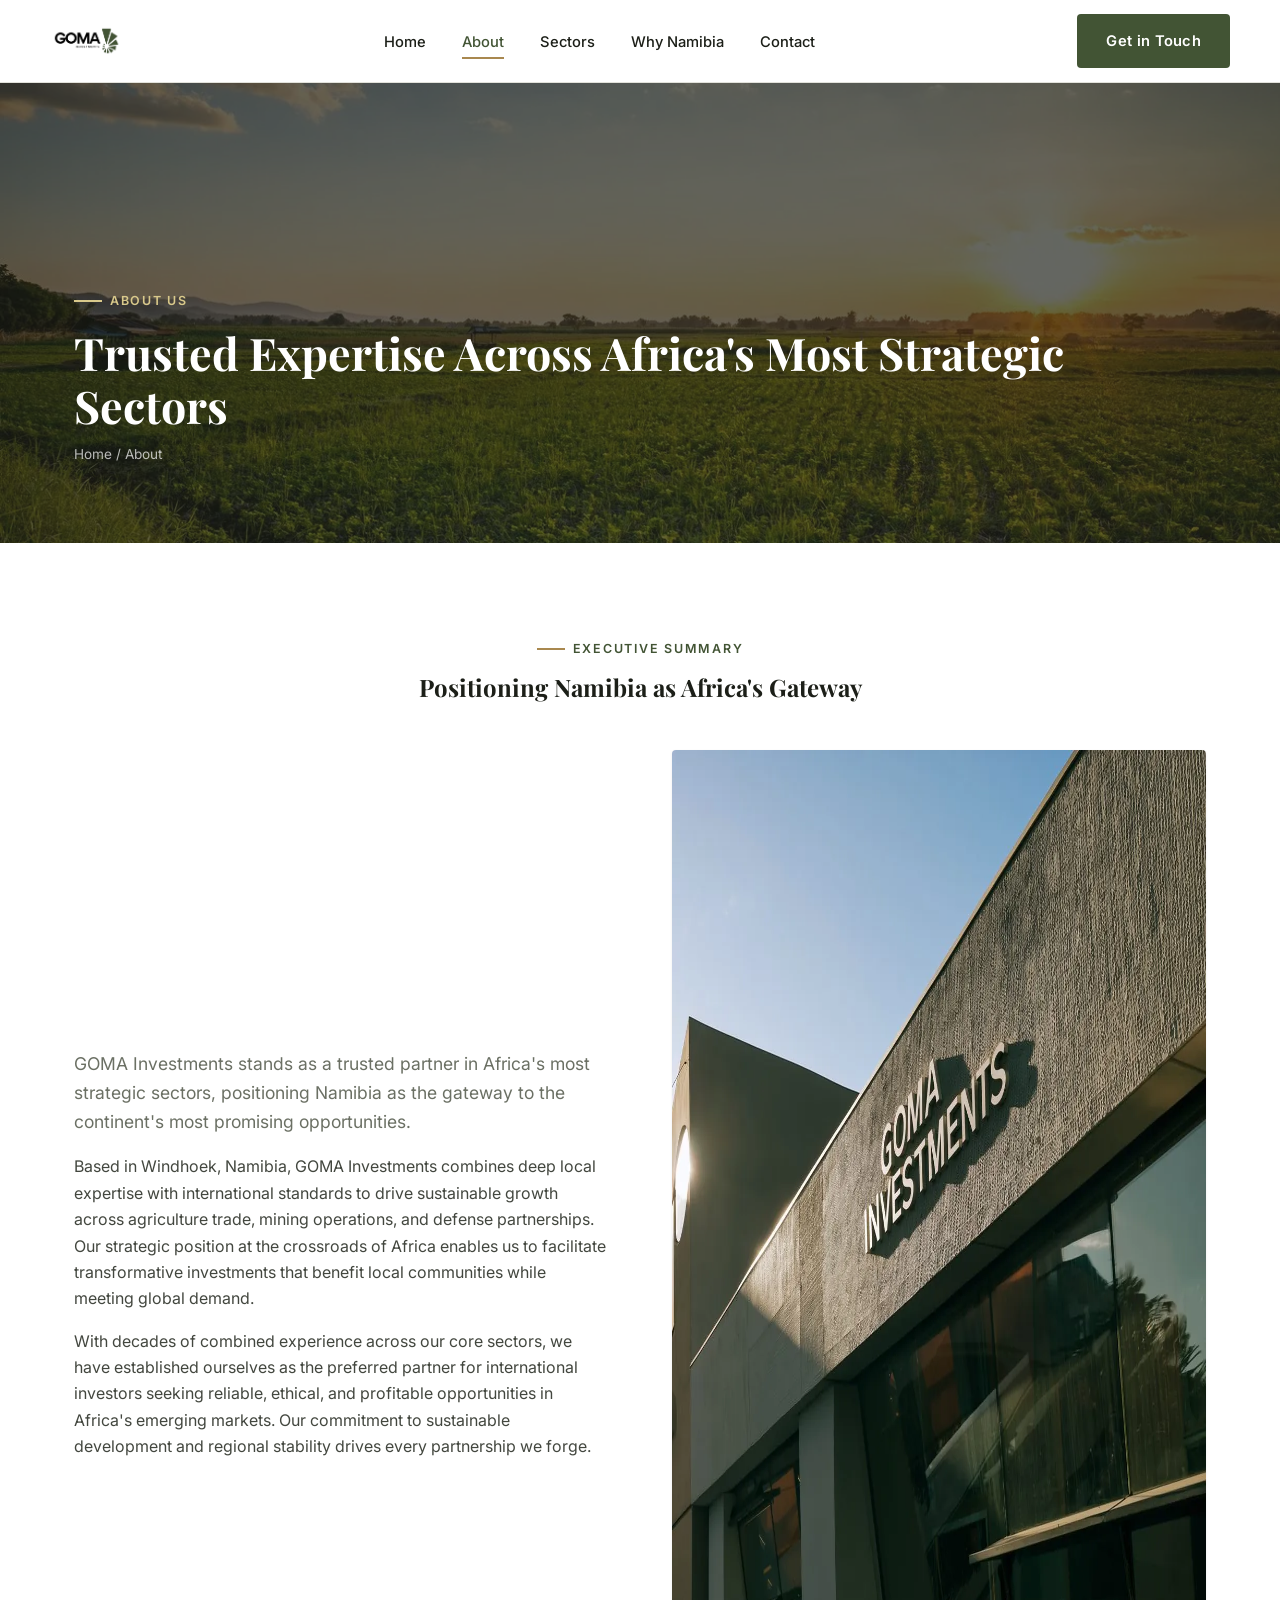
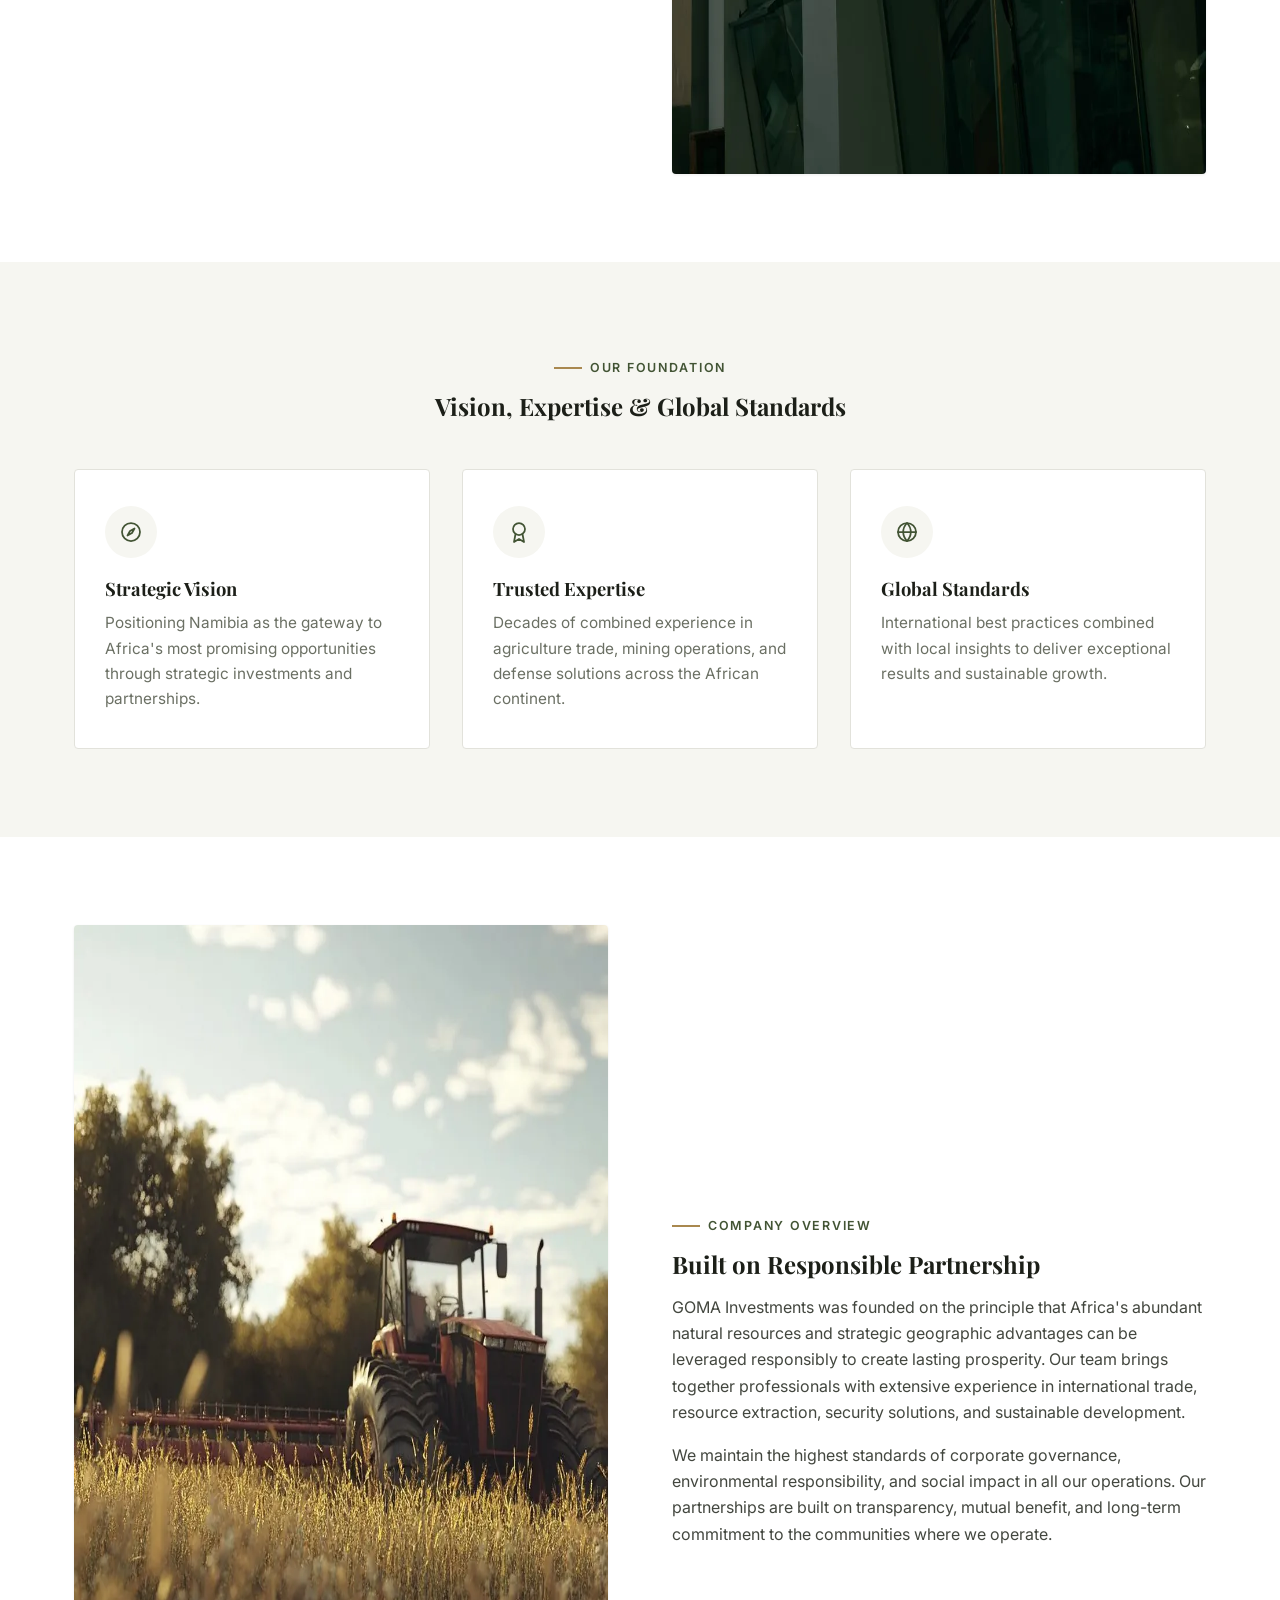
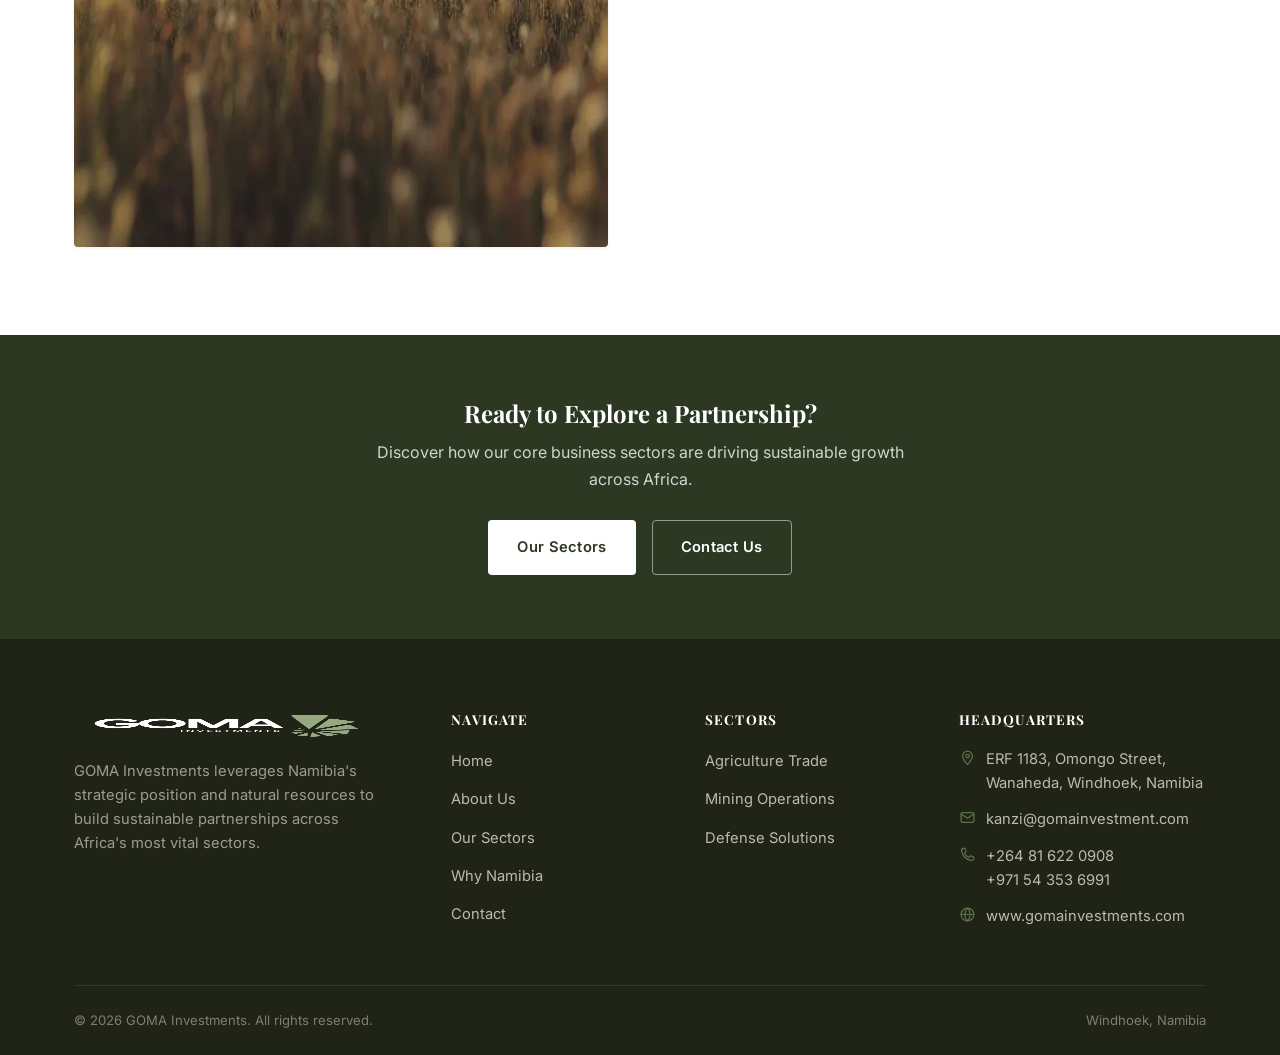
==== about.html @ 932aa3ae "Add GOMA Investments corporate site Multi-page static site built from the company profile PDF: Home," ====
<!DOCTYPE html>
<html lang="en">
<head>
<meta charset="UTF-8">
<meta name="viewport" content="width=device-width, initial-scale=1.0">
<title>About Us | GOMA Investments</title>
<meta name="description" content="GOMA Investments combines deep local expertise with international standards to drive sustainable growth across agriculture, mining, and defense.">
<link rel="icon" type="image/png" sizes="32x32" href="assets/images/favicon-32.png">
<link rel="apple-touch-icon" href="assets/images/favicon-180.png">
<link rel="preconnect" href="https://fonts.googleapis.com">
<link rel="preconnect" href="https://fonts.gstatic.com" crossorigin>
<link href="https://fonts.googleapis.com/css2?family=Inter:wght@400;500;600&family=Playfair+Display:wght@700&display=swap" rel="stylesheet">
<link rel="stylesheet" href="assets/css/style.css">
<link rel="preload" as="image" href="assets/images/sunset-field.webp" type="image/webp" fetchpriority="high">
</head>
<body>

<header class="site-header">
  <div class="container header-inner">
    <a href="index.html" class="brand"><img src="assets/images/logo.png" alt="GOMA Investments" width="305" height="143"></a>
    <nav class="main-nav" id="main-nav">
      <ul>
        <li><a href="index.html">Home</a></li>
        <li><a href="about.html" aria-current="page">About</a></li>
        <li><a href="sectors.html">Sectors</a></li>
        <li><a href="why-namibia.html">Why Namibia</a></li>
        <li><a href="contact.html">Contact</a></li>
      </ul>
    </nav>
    <div class="header-actions">
      <a href="contact.html" class="btn btn-primary header-cta">Get in Touch</a>
      <button class="nav-toggle" aria-label="Toggle navigation" aria-expanded="false">
        <svg class="icon" viewBox="0 0 24 24"><line x1="3" y1="6" x2="21" y2="6"/><line x1="3" y1="12" x2="21" y2="12"/><line x1="3" y1="18" x2="21" y2="18"/></svg>
      </button>
    </div>
  </div>
</header>

<main>

  <section class="page-header">
    <picture>
      <source srcset="assets/images/sunset-field.webp" type="image/webp">
      <img class="page-header-bg" src="assets/images/sunset-field.jpg" alt="" width="1294" height="863" fetchpriority="high">
    </picture>
    <div class="container">
      <span class="eyebrow on-dark">About Us</span>
      <h1>Trusted Expertise Across Africa's Most Strategic Sectors</h1>
      <p class="breadcrumb"><a href="index.html">Home</a> / About</p>
    </div>
  </section>

  <section class="section">
    <div class="container">
      <div class="section-head center">
        <span class="eyebrow">Executive Summary</span>
        <h2>Positioning Namibia as Africa's Gateway</h2>
      </div>
      <div class="split reverse">
        <div class="split-media">
          <picture>
            <source srcset="assets/images/office-building.webp" type="image/webp">
            <img src="assets/images/office-building.jpg" alt="GOMA Investments head office in Windhoek" width="1024" height="1024" loading="lazy">
          </picture>
        </div>
        <div class="split-copy">
          <p class="lede">GOMA Investments stands as a trusted partner in Africa's most strategic sectors, positioning Namibia as the gateway to the continent's most promising opportunities.</p>
          <p>Based in Windhoek, Namibia, GOMA Investments combines deep local expertise with international standards to drive sustainable growth across agriculture trade, mining operations, and defense partnerships. Our strategic position at the crossroads of Africa enables us to facilitate transformative investments that benefit local communities while meeting global demand.</p>
          <p>With decades of combined experience across our core sectors, we have established ourselves as the preferred partner for international investors seeking reliable, ethical, and profitable opportunities in Africa's emerging markets. Our commitment to sustainable development and regional stability drives every partnership we forge.</p>
        </div>
      </div>
    </div>
  </section>

  <section class="section section--alt">
    <div class="container">
      <div class="section-head center">
        <span class="eyebrow">Our Foundation</span>
        <h2>Vision, Expertise &amp; Global Standards</h2>
      </div>
      <div class="grid grid-3">
        <div class="card">
          <div class="icon-badge">
            <svg class="icon" viewBox="0 0 24 24"><circle cx="12" cy="12" r="9"/><path d="M15.5 8.5 13 13l-4.5 2.5L11 11z"/></svg>
          </div>
          <h3>Strategic Vision</h3>
          <p>Positioning Namibia as the gateway to Africa's most promising opportunities through strategic investments and partnerships.</p>
        </div>
        <div class="card">
          <div class="icon-badge">
            <svg class="icon" viewBox="0 0 24 24"><circle cx="12" cy="9" r="6"/><path d="M8.5 14 7 22l5-3 5 3-1.5-8"/></svg>
          </div>
          <h3>Trusted Expertise</h3>
          <p>Decades of combined experience in agriculture trade, mining operations, and defense solutions across the African continent.</p>
        </div>
        <div class="card">
          <div class="icon-badge">
            <svg class="icon" viewBox="0 0 24 24"><circle cx="12" cy="12" r="9"/><line x1="3" y1="12" x2="21" y2="12"/><path d="M12 3c2.5 2.7 3.8 6 3.8 9s-1.3 6.3-3.8 9c-2.5-2.7-3.8-6-3.8-9s1.3-6.3 3.8-9z"/></svg>
          </div>
          <h3>Global Standards</h3>
          <p>International best practices combined with local insights to deliver exceptional results and sustainable growth.</p>
        </div>
      </div>
    </div>
  </section>

  <section class="section">
    <div class="container split">
      <div class="split-media">
        <picture>
          <source srcset="assets/images/tractor-field.webp" type="image/webp">
          <img src="assets/images/tractor-field.jpg" alt="Agricultural machinery operating across Namibian farmland" width="922" height="922" loading="lazy">
        </picture>
      </div>
      <div class="split-copy">
        <span class="eyebrow">Company Overview</span>
        <h2>Built on Responsible Partnership</h2>
        <p>GOMA Investments was founded on the principle that Africa's abundant natural resources and strategic geographic advantages can be leveraged responsibly to create lasting prosperity. Our team brings together professionals with extensive experience in international trade, resource extraction, security solutions, and sustainable development.</p>
        <p>We maintain the highest standards of corporate governance, environmental responsibility, and social impact in all our operations. Our partnerships are built on transparency, mutual benefit, and long-term commitment to the communities where we operate.</p>
      </div>
    </div>
  </section>

  <section class="cta-banner">
    <div class="container">
      <h2>Ready to Explore a Partnership?</h2>
      <p>Discover how our core business sectors are driving sustainable growth across Africa.</p>
      <div class="btn-group">
        <a href="sectors.html" class="btn btn-white">Our Sectors</a>
        <a href="contact.html" class="btn btn-on-dark">Contact Us</a>
      </div>
    </div>
  </section>

</main>

<footer class="site-footer">
  <div class="container">
    <div class="footer-grid">
      <div class="footer-brand">
        <img src="assets/images/logo-white.png" alt="GOMA Investments" width="305" height="143" loading="lazy">
        <p>GOMA Investments leverages Namibia's strategic position and natural resources to build sustainable partnerships across Africa's most vital sectors.</p>
      </div>
      <div class="footer-col">
        <h4>Navigate</h4>
        <ul>
          <li><a href="index.html">Home</a></li>
          <li><a href="about.html">About Us</a></li>
          <li><a href="sectors.html">Our Sectors</a></li>
          <li><a href="why-namibia.html">Why Namibia</a></li>
          <li><a href="contact.html">Contact</a></li>
        </ul>
      </div>
      <div class="footer-col">
        <h4>Sectors</h4>
        <ul>
          <li><a href="sectors.html#agriculture">Agriculture Trade</a></li>
          <li><a href="sectors.html#mining">Mining Operations</a></li>
          <li><a href="sectors.html#defense">Defense Solutions</a></li>
        </ul>
      </div>
      <div class="footer-col">
        <h4>Headquarters</h4>
        <div class="contact-line">
          <svg class="icon" viewBox="0 0 24 24"><path d="M12 22s7-7.58 7-12a7 7 0 1 0-14 0c0 4.42 7 12 7 12z"/><circle cx="12" cy="10" r="2.5"/></svg>
          <span>ERF 1183, Omongo Street, Wanaheda, Windhoek, Namibia</span>
        </div>
        <div class="contact-line" style="margin-top:12px;">
          <svg class="icon" viewBox="0 0 24 24"><rect x="3" y="5" width="18" height="14" rx="2"/><polyline points="3 7 12 13 21 7"/></svg>
          <a href="mailto:kanzi@gomainvestment.com">kanzi@gomainvestment.com</a>
        </div>
        <div class="contact-line" style="margin-top:12px;">
          <svg class="icon" viewBox="0 0 24 24"><path d="M6 3l3 1 1 4-2 2c1 3 3 5 6 6l2-2 4 1 1 3c-1 2-3 3-5 2-6-1-11-6-12-12-1-2 0-4 2-5z"/></svg>
          <span><a href="tel:+264816220908">+264 81 622 0908</a><br><a href="tel:+971543536991">+971 54 353 6991</a></span>
        </div>
        <div class="contact-line" style="margin-top:12px;">
          <svg class="icon" viewBox="0 0 24 24"><circle cx="12" cy="12" r="9"/><line x1="3" y1="12" x2="21" y2="12"/><path d="M12 3c2.5 2.7 3.8 6 3.8 9s-1.3 6.3-3.8 9c-2.5-2.7-3.8-6-3.8-9s1.3-6.3 3.8-9z"/></svg>
          <a href="https://www.gomainvestments.com" target="_blank" rel="noopener">www.gomainvestments.com</a>
        </div>
      </div>
    </div>
    <div class="footer-bottom">
      <span>&copy; <span data-year>2026</span> GOMA Investments. All rights reserved.</span>
      <span>Windhoek, Namibia</span>
    </div>
  </div>
</footer>

<script src="assets/js/main.js"></script>
</body>
</html>
---- assets/css/style.css ----
/* ==========================================================================
   GOMA Investments — corporate site stylesheet
   ========================================================================== */

:root {
  --color-primary: #425434;
  --color-primary-dark: #2c3822;
  --color-primary-light: #5c7249;
  --color-accent: #a9884f;
  --color-ink: #1c1f18;
  --color-body: #43473f;
  --color-muted: #6b7064;
  --color-line: #e2e2db;
  --color-surface: #ffffff;
  --color-surface-alt: #f6f6f1;
  --color-surface-dark: #202417;

  --font-heading: "Playfair Display", Georgia, "Times New Roman", serif;
  --font-body: "Inter", -apple-system, BlinkMacSystemFont, "Segoe UI", sans-serif;

  --container: 1180px;
  --radius: 4px;
  --shadow-sm: 0 1px 3px rgba(28, 31, 24, 0.08);
  --shadow-md: 0 12px 32px rgba(28, 31, 24, 0.12);
  --transition: 200ms ease;
}

/* ---------- Reset ---------- */
*, *::before, *::after { box-sizing: border-box; }
html { scroll-behavior: smooth; }
body {
  margin: 0;
  font-family: var(--font-body);
  color: var(--color-body);
  background: var(--color-surface);
  line-height: 1.65;
  -webkit-font-smoothing: antialiased;
}
img { max-width: 100%; display: block; }
a { color: inherit; text-decoration: none; }
ul { list-style: none; margin: 0; padding: 0; }
h1, h2, h3, h4 {
  font-family: var(--font-heading);
  color: var(--color-ink);
  line-height: 1.2;
  margin: 0 0 0.6em;
  font-weight: 700;
}
p { margin: 0 0 1em; }
button { font-family: inherit; }

.container {
  width: 100%;
  max-width: var(--container);
  margin: 0 auto;
  padding: 0 24px;
}

/* ---------- Utility ---------- */
.eyebrow {
  display: inline-flex;
  align-items: center;
  gap: 8px;
  font-size: 0.78rem;
  font-weight: 600;
  letter-spacing: 0.14em;
  text-transform: uppercase;
  color: var(--color-primary);
  margin-bottom: 14px;
}
.eyebrow::before {
  content: "";
  width: 28px;
  height: 2px;
  background: var(--color-accent);
  display: inline-block;
}
.eyebrow.on-dark { color: #d9c98b; }
.eyebrow.on-dark::before { background: #d9c98b; }
.section { padding: 88px 0; }
.section--alt { background: var(--color-surface-alt); }
.section--dark { background: var(--color-surface-dark); color: #d9dbd0; }
.section--dark h2, .section--dark h3 { color: #ffffff; }
.section-head { max-width: 700px; margin: 0 0 48px; }
.section-head.center { margin-left: auto; margin-right: auto; text-align: center; }
.lede { font-size: 1.1rem; color: var(--color-muted); }
.text-center { text-align: center; }

.grid { display: grid; gap: 32px; }
.grid-2 { grid-template-columns: repeat(2, 1fr); }
.grid-3 { grid-template-columns: repeat(3, 1fr); }
.grid-4 { grid-template-columns: repeat(4, 1fr); }

.icon {
  width: 22px;
  height: 22px;
  stroke: currentColor;
  fill: none;
  stroke-width: 1.75;
  stroke-linecap: round;
  stroke-linejoin: round;
  flex-shrink: 0;
}

/* ---------- Buttons ---------- */
.btn {
  display: inline-flex;
  align-items: center;
  gap: 10px;
  padding: 14px 28px;
  border-radius: var(--radius);
  font-size: 0.92rem;
  font-weight: 600;
  letter-spacing: 0.02em;
  border: 1px solid transparent;
  cursor: pointer;
  transition: background var(--transition), color var(--transition), border-color var(--transition), transform var(--transition);
}
.btn .icon { width: 16px; height: 16px; }
.btn-primary { background: var(--color-primary); color: #fff; }
.btn-primary:hover { background: var(--color-primary-dark); }
.btn-outline { background: transparent; color: var(--color-ink); border-color: var(--color-line); }
.btn-outline:hover { border-color: var(--color-primary); color: var(--color-primary); }
.btn-on-dark { background: transparent; color: #fff; border-color: rgba(255,255,255,0.5); }
.btn-on-dark:hover { background: #fff; color: var(--color-ink); border-color: #fff; }
.btn-white { background: #fff; color: var(--color-primary-dark); }
.btn-white:hover { background: var(--color-surface-alt); }

/* ---------- Header ---------- */
.site-header {
  position: sticky;
  top: 0;
  z-index: 100;
  background: rgba(255, 255, 255, 0.96);
  border-bottom: 1px solid var(--color-line);
  backdrop-filter: saturate(180%) blur(8px);
}
.header-inner {
  display: flex;
  align-items: center;
  justify-content: space-between;
  padding: 14px 0;
}
.brand { display: flex; align-items: center; }
.brand img { height: 34px; width: auto; }

.main-nav ul { display: flex; align-items: center; gap: 36px; }
.main-nav a {
  font-size: 0.92rem;
  font-weight: 500;
  color: var(--color-ink);
  padding: 6px 0;
  border-bottom: 2px solid transparent;
  transition: color var(--transition), border-color var(--transition);
}
.main-nav a:hover, .main-nav a[aria-current="page"] { color: var(--color-primary); border-color: var(--color-accent); }

.header-actions { display: flex; align-items: center; gap: 24px; }
.header-cta { display: none; }

.nav-toggle {
  display: none;
  align-items: center;
  justify-content: center;
  background: none;
  border: none;
  width: 44px;
  height: 44px;
  padding: 0;
  cursor: pointer;
  color: var(--color-ink);
}
.nav-toggle .icon { width: 24px; height: 24px; }

@media (min-width: 993px) {
  .header-cta { display: inline-flex; }
}

@media (max-width: 992px) {
  .main-nav {
    position: fixed;
    inset: 68px 0 0 0;
    background: #fff;
    transform: translateY(-8px);
    opacity: 0;
    visibility: hidden;
    pointer-events: none;
    transition: opacity var(--transition), transform var(--transition), visibility var(--transition);
    overflow-y: auto;
    border-top: 1px solid var(--color-line);
  }
  .main-nav.is-open {
    opacity: 1;
    visibility: visible;
    pointer-events: auto;
    transform: translateY(0);
  }
  .main-nav ul { flex-direction: column; align-items: flex-start; gap: 0; padding: 12px 24px 32px; }
  .main-nav li { width: 100%; }
  .main-nav a { display: block; padding: 16px 0; border-bottom: 1px solid var(--color-line); width: 100%; }
  .nav-toggle { display: inline-flex; }
}

/* ---------- Hero ---------- */
.hero {
  position: relative;
  color: #fff;
  display: flex;
  align-items: center;
  min-height: 92vh;
  overflow: hidden;
}
.hero-bg, .page-header-bg {
  position: absolute;
  inset: 0;
  width: 100%;
  height: 100%;
  object-fit: cover;
  z-index: 0;
}
.hero::after {
  content: "";
  position: absolute;
  inset: 0;
  z-index: 1;
  background: linear-gradient(180deg, rgba(28, 31, 24, 0.55) 0%, rgba(28, 31, 24, 0.72) 55%, rgba(28, 31, 24, 0.88) 100%);
}
.hero-content { position: relative; z-index: 2; max-width: 760px; padding: 140px 0 100px; }
.hero h1 { color: #fff; font-size: clamp(2.2rem, 4.5vw, 3.4rem); }
.hero .lede { color: rgba(255,255,255,0.86); font-size: 1.15rem; max-width: 600px; }
.hero-actions { display: flex; gap: 16px; flex-wrap: wrap; margin-top: 32px; }

.page-header {
  position: relative;
  color: #fff;
  padding: 200px 0 64px;
  overflow: hidden;
}
.page-header::after {
  content: "";
  position: absolute;
  inset: 0;
  z-index: 1;
  background: rgba(28, 31, 24, 0.68);
}
.page-header .container { position: relative; z-index: 2; }
.page-header h1 { color: #fff; margin-bottom: 10px; font-size: clamp(1.9rem, 4vw, 2.8rem); }
.breadcrumb { font-size: 0.85rem; color: rgba(255,255,255,0.7); }
.breadcrumb a:hover { color: #fff; }

/* ---------- Cards ---------- */
.card {
  background: var(--color-surface);
  border: 1px solid var(--color-line);
  border-radius: var(--radius);
  padding: 36px 30px;
  transition: box-shadow var(--transition), transform var(--transition);
}
.card:hover { box-shadow: var(--shadow-md); transform: translateY(-3px); }
.card .icon-badge { margin-bottom: 20px; }
.card h3 { font-size: 1.15rem; margin-bottom: 10px; }
.card p { color: var(--color-muted); margin-bottom: 0; font-size: 0.96rem; }

.icon-badge {
  width: 52px;
  height: 52px;
  border-radius: 50%;
  background: var(--color-surface-alt);
  color: var(--color-primary);
  display: inline-flex;
  align-items: center;
  justify-content: center;
}
.icon-badge .icon { width: 24px; height: 24px; }

/* ---------- Split / media rows ---------- */
.split {
  display: grid;
  grid-template-columns: 1fr 1fr;
  gap: 64px;
  align-items: center;
}
.split img { border-radius: var(--radius); box-shadow: var(--shadow-sm); }
.split.reverse .split-media { order: 2; }

.stat-strip {
  display: grid;
  grid-template-columns: repeat(4, 1fr);
  gap: 32px;
  padding: 44px 0;
}
.stat { text-align: center; }
.stat strong {
  display: block;
  font-family: var(--font-heading);
  font-size: 2.1rem;
  color: var(--color-primary);
  margin-bottom: 4px;
}
.stat span { font-size: 0.85rem; color: var(--color-muted); letter-spacing: 0.02em; }
.section--dark .stat strong { color: #ffffff; }
.section--dark .stat span { color: #b8bbae; }

/* ---------- Sector blocks ---------- */
.sector-block {
  display: grid;
  grid-template-columns: 1fr 1fr;
  gap: 0;
  border: 1px solid var(--color-line);
  border-radius: var(--radius);
  overflow: hidden;
  margin-bottom: 32px;
}
.sector-media {
  position: relative;
  min-height: 320px;
  background-size: cover;
  background-position: center;
}
.sector-media.is-graphic {
  background: linear-gradient(135deg, var(--color-primary-dark), var(--color-primary) 60%, var(--color-primary-light));
  display: flex;
  align-items: center;
  justify-content: center;
}
.sector-media.is-graphic .icon { width: 92px; height: 92px; stroke-width: 1; color: rgba(255,255,255,0.9); }
.sector-copy { padding: 48px; display: flex; flex-direction: column; justify-content: center; }
.sector-copy .icon-badge { margin-bottom: 18px; }
.sector-copy h2 { font-size: 1.6rem; }
.sector-list { margin-top: 20px; display: grid; gap: 12px; }
.sector-list li { display: flex; align-items: flex-start; gap: 10px; font-size: 0.95rem; color: var(--color-body); }
.sector-list .icon { width: 18px; height: 18px; color: var(--color-primary); margin-top: 2px; }
.sector-block.reverse .sector-copy { order: 2; }
.sector-block.reverse .sector-media { order: 1; }

/* ---------- CTA banner ---------- */
.cta-banner {
  background: var(--color-primary-dark);
  color: #fff;
  padding: 64px 0;
  text-align: center;
}
.cta-banner h2 { color: #fff; margin-bottom: 12px; }
.cta-banner p { color: rgba(255,255,255,0.78); max-width: 560px; margin: 0 auto 28px; }
.cta-banner .btn-group { display: flex; gap: 16px; justify-content: center; flex-wrap: wrap; }

/* ---------- Contact ---------- */
.contact-grid { display: grid; grid-template-columns: 1fr 1.2fr; gap: 48px; }
.contact-info-list { display: grid; gap: 24px; margin-top: 28px; }
.contact-info-item { display: flex; gap: 16px; align-items: flex-start; }
.contact-info-item h4 { margin-bottom: 4px; font-size: 1rem; }
.contact-info-item p { color: var(--color-muted); margin-bottom: 0; }
.map-frame {
  width: 100%;
  height: 100%;
  min-height: 420px;
  border: 1px solid var(--color-line);
  border-radius: var(--radius);
  overflow: hidden;
}
.map-frame iframe { width: 100%; height: 100%; min-height: 420px; border: 0; filter: grayscale(0.15) contrast(1.02); }

/* ---------- Footer ---------- */
.site-footer { background: var(--color-surface-dark); color: #b8bbae; padding: 72px 0 0; }
.footer-grid {
  display: grid;
  grid-template-columns: 1.6fr 1fr 1fr 1.2fr;
  gap: 48px;
  padding-bottom: 56px;
  border-bottom: 1px solid rgba(255,255,255,0.08);
}
.footer-brand img { height: 30px; margin-bottom: 18px; }
.footer-brand p { color: #9a9d90; font-size: 0.92rem; max-width: 320px; }
.footer-col h4 { color: #fff; font-size: 0.85rem; letter-spacing: 0.08em; text-transform: uppercase; margin-bottom: 20px; }
.footer-col ul { display: grid; gap: 12px; }
.footer-col a { font-size: 0.92rem; color: #b8bbae; transition: color var(--transition); }
.footer-col a:hover { color: #fff; }
.footer-col .contact-line { display: flex; gap: 10px; align-items: flex-start; font-size: 0.92rem; color: #b8bbae; }
.footer-col .icon { width: 17px; height: 17px; margin-top: 2px; color: var(--color-primary-light); }
.footer-bottom {
  display: flex;
  justify-content: space-between;
  align-items: center;
  padding: 24px 0;
  font-size: 0.82rem;
  color: #7c7f72;
  flex-wrap: wrap;
  gap: 12px;
}

/* ---------- Responsive ---------- */
@media (max-width: 900px) {
  .grid-4 { grid-template-columns: repeat(2, 1fr); }
  .grid-3 { grid-template-columns: repeat(2, 1fr); }
  .grid-2 { grid-template-columns: 1fr; }
  .split { grid-template-columns: 1fr; gap: 36px; }
  .split.reverse .split-media { order: 0; }
  .sector-block, .sector-block.reverse { grid-template-columns: 1fr; }
  .sector-block.reverse .sector-copy, .sector-block.reverse .sector-media { order: 0; }
  .sector-copy { padding: 36px 28px; }
  .sector-media { min-height: 240px; }
  .footer-grid { grid-template-columns: 1fr 1fr; }
  .contact-grid { grid-template-columns: 1fr; }
  .stat-strip { grid-template-columns: repeat(2, 1fr); }
  .map-frame, .map-frame iframe { min-height: 320px; }
}
@media (max-width: 560px) {
  .section { padding: 56px 0; }
  .grid { gap: 24px; }
  .grid-4, .grid-3 { grid-template-columns: 1fr; }
  .footer-grid { grid-template-columns: 1fr; }
  .stat-strip { grid-template-columns: 1fr 1fr; gap: 20px; }
  .hero { min-height: 640px; }
  .hero-content { padding: 120px 0 56px; }
  .page-header { padding: 128px 0 40px; }
  .card { padding: 28px 22px; }
  .sector-copy { padding: 28px 22px; }
  .split-copy .btn, .cta-banner .btn { width: 100%; justify-content: center; }
}
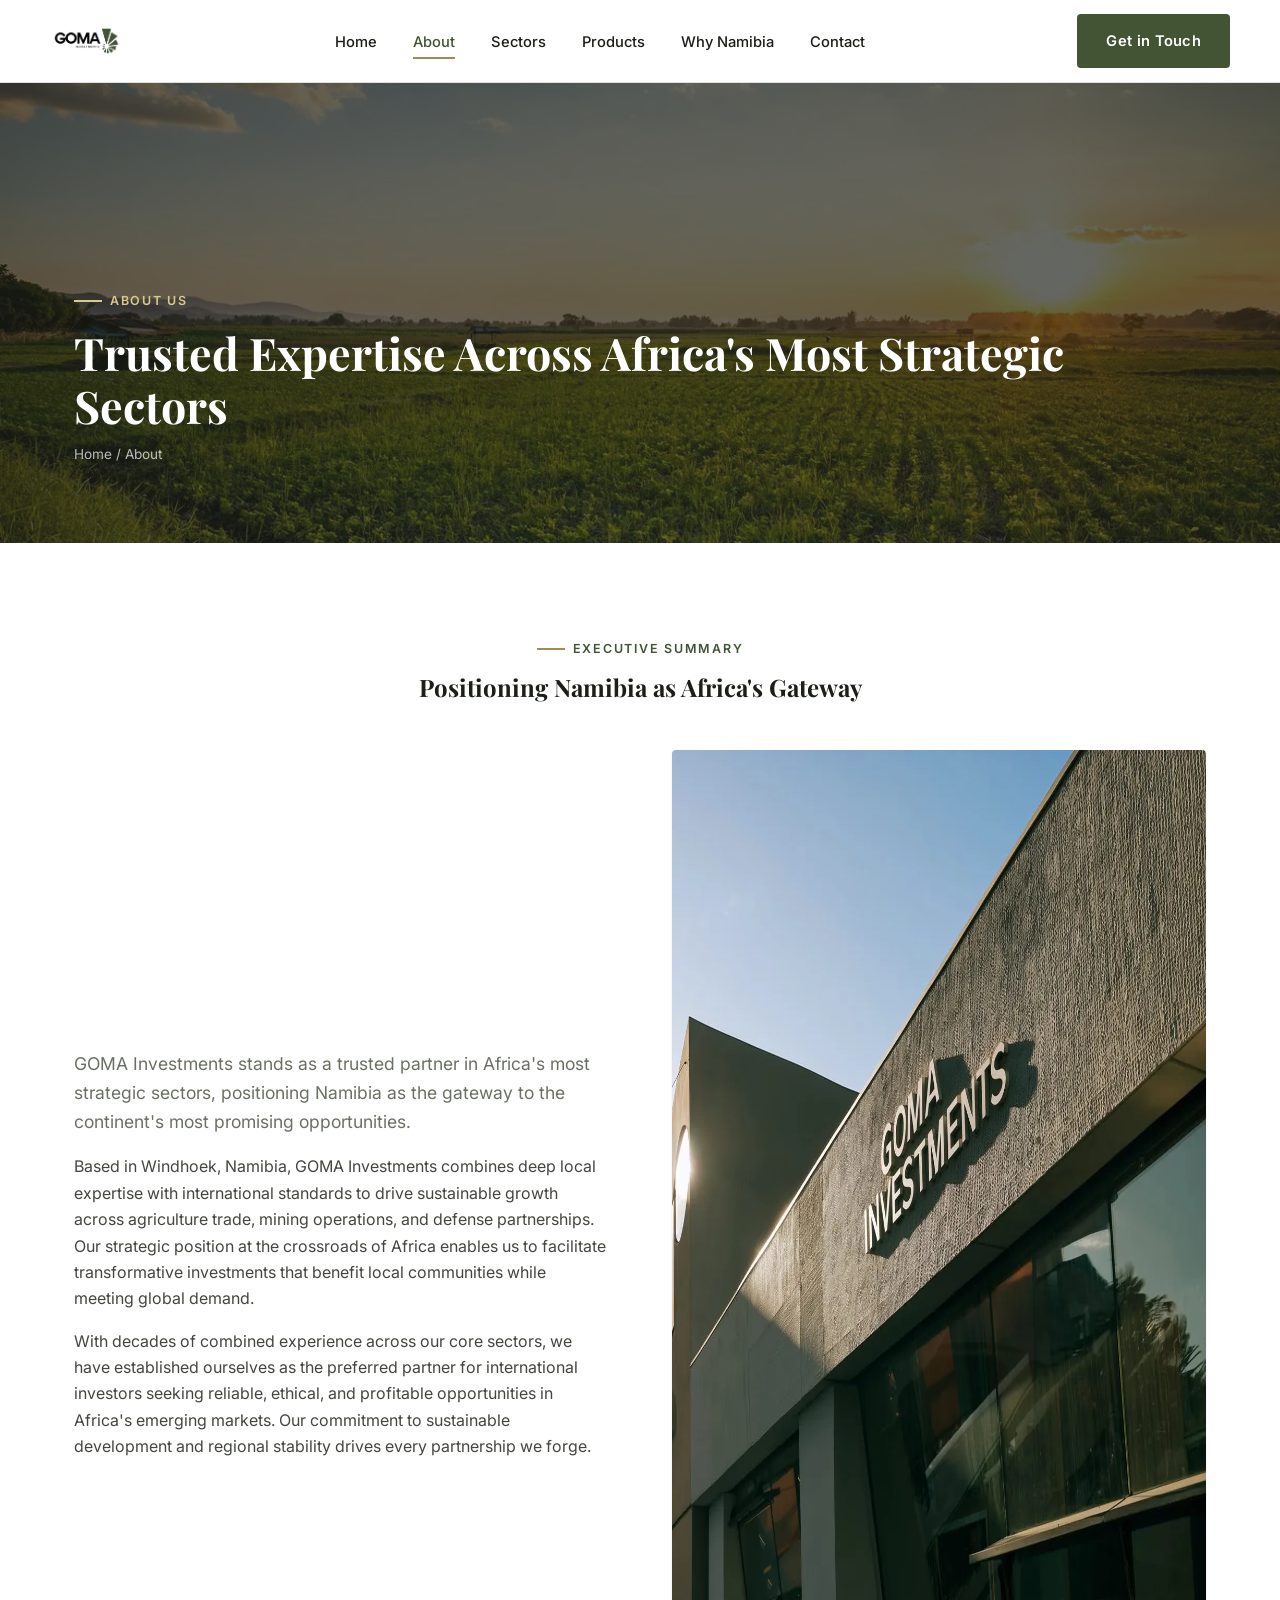
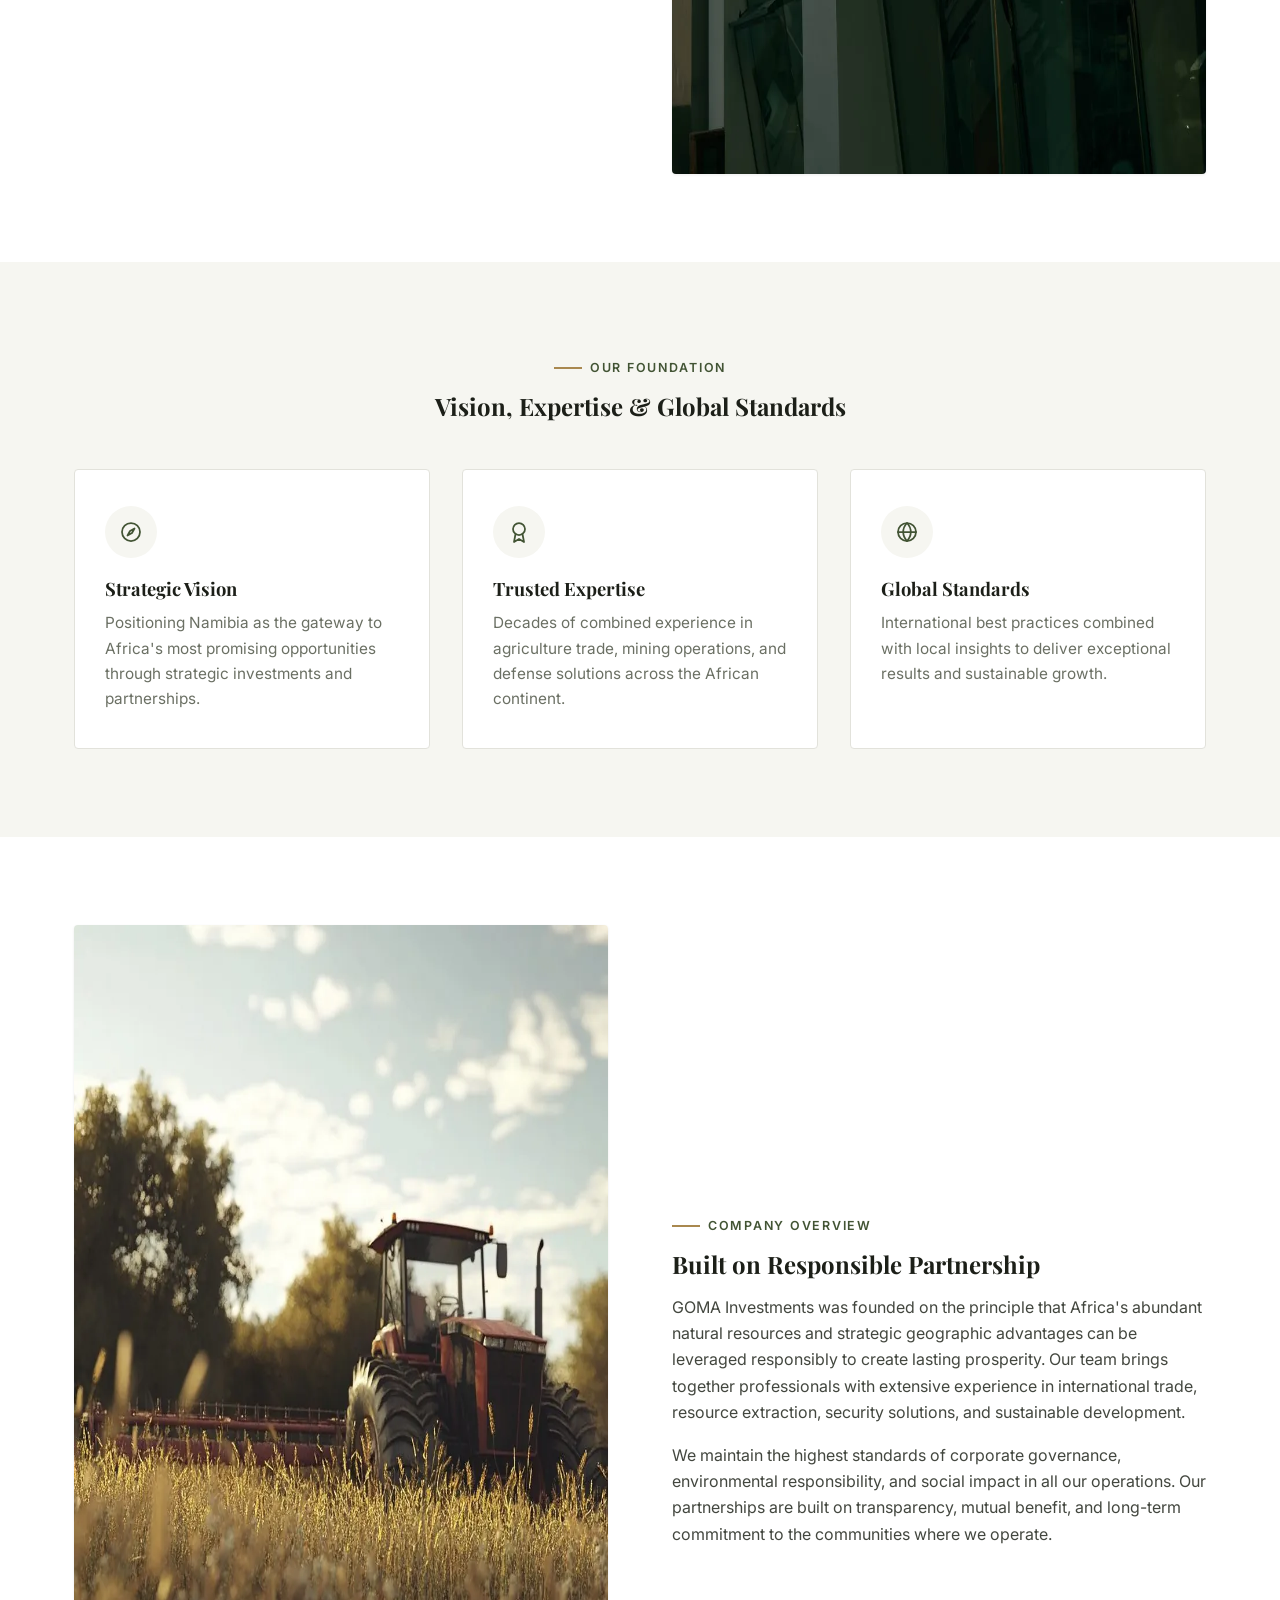
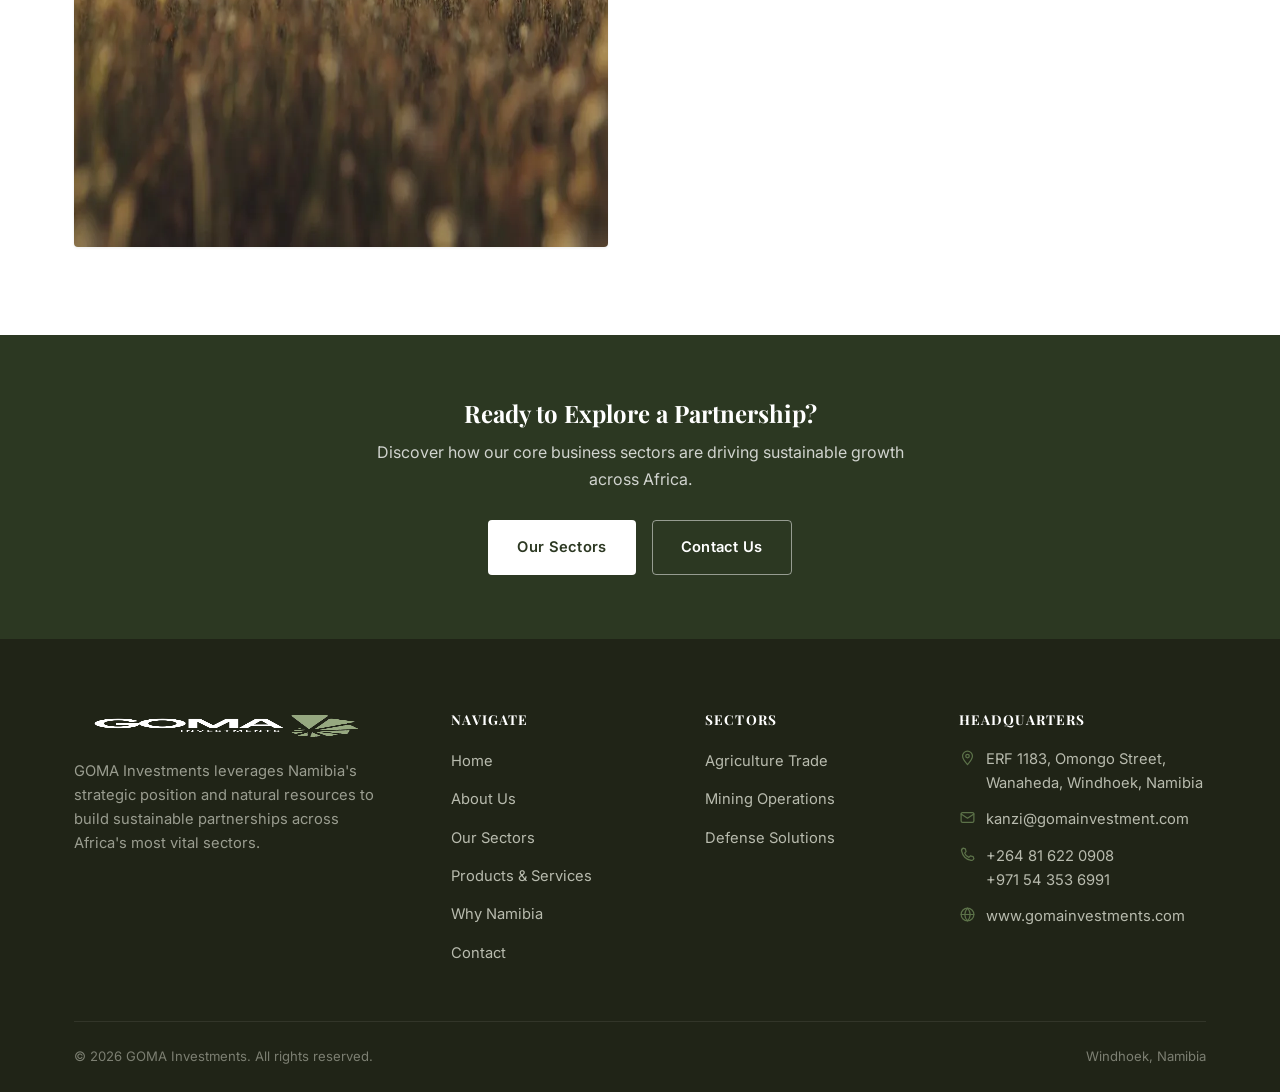
==== commit 719f25f7: "Add Products & Services page and fix mobile nav menu Adds a new page showcasing sourcing/procurement" ====
--- a/about.html
+++ b/about.html
@@ -23,6 +23,7 @@
         <li><a href="index.html">Home</a></li>
         <li><a href="about.html" aria-current="page">About</a></li>
         <li><a href="sectors.html">Sectors</a></li>
+        <li><a href="products.html">Products</a></li>
         <li><a href="why-namibia.html">Why Namibia</a></li>
         <li><a href="contact.html">Contact</a></li>
       </ul>
@@ -147,6 +148,7 @@
           <li><a href="index.html">Home</a></li>
           <li><a href="about.html">About Us</a></li>
           <li><a href="sectors.html">Our Sectors</a></li>
+          <li><a href="products.html">Products &amp; Services</a></li>
           <li><a href="why-namibia.html">Why Namibia</a></li>
           <li><a href="contact.html">Contact</a></li>
         </ul>
--- a/assets/css/style.css
+++ b/assets/css/style.css
@@ -131,9 +131,8 @@
   position: sticky;
   top: 0;
   z-index: 100;
-  background: rgba(255, 255, 255, 0.96);
+  background: rgba(255, 255, 255, 0.98);
   border-bottom: 1px solid var(--color-line);
-  backdrop-filter: saturate(180%) blur(8px);
 }
 .header-inner {
   display: flex;
@@ -179,7 +178,10 @@
 @media (max-width: 992px) {
   .main-nav {
     position: fixed;
-    inset: 68px 0 0 0;
+    top: 73px;
+    right: 0;
+    bottom: 0;
+    left: 0;
     background: #fff;
     transform: translateY(-8px);
     opacity: 0;
@@ -333,6 +335,50 @@
 .sector-block.reverse .sector-copy { order: 2; }
 .sector-block.reverse .sector-media { order: 1; }
 
+/* ---------- Tag pills ---------- */
+.tag-list { display: flex; flex-wrap: wrap; gap: 10px; margin: 24px 0 0; }
+.tag-pill {
+  padding: 8px 16px;
+  background: var(--color-surface-alt);
+  border: 1px solid var(--color-line);
+  border-radius: 999px;
+  font-size: 0.85rem;
+  font-weight: 500;
+  color: var(--color-body);
+}
+
+/* ---------- Product gallery ---------- */
+.gallery-grid {
+  display: grid;
+  grid-template-columns: repeat(3, 1fr);
+  gap: 16px;
+  margin-top: 32px;
+}
+.gallery-item {
+  position: relative;
+  display: block;
+  aspect-ratio: 4 / 3;
+  overflow: hidden;
+  border-radius: var(--radius);
+  border: 1px solid var(--color-line);
+}
+.gallery-item img {
+  width: 100%;
+  height: 100%;
+  object-fit: cover;
+  transition: transform 300ms ease;
+}
+.gallery-item:hover img { transform: scale(1.06); }
+.gallery-caption {
+  position: absolute;
+  inset: auto 0 0 0;
+  padding: 22px 14px 10px;
+  background: linear-gradient(180deg, rgba(28,31,24,0) 0%, rgba(28,31,24,0.78) 100%);
+  color: #fff;
+  font-size: 0.82rem;
+  font-weight: 500;
+}
+
 /* ---------- CTA banner ---------- */
 .cta-banner {
   background: var(--color-primary-dark);
@@ -403,6 +449,7 @@
   .contact-grid { grid-template-columns: 1fr; }
   .stat-strip { grid-template-columns: repeat(2, 1fr); }
   .map-frame, .map-frame iframe { min-height: 320px; }
+  .gallery-grid { grid-template-columns: repeat(2, 1fr); }
 }
 @media (max-width: 560px) {
   .section { padding: 56px 0; }
@@ -416,4 +463,5 @@
   .card { padding: 28px 22px; }
   .sector-copy { padding: 28px 22px; }
   .split-copy .btn, .cta-banner .btn { width: 100%; justify-content: center; }
-}
+  .gallery-grid { grid-template-columns: 1fr 1fr; gap: 10px; }
+}
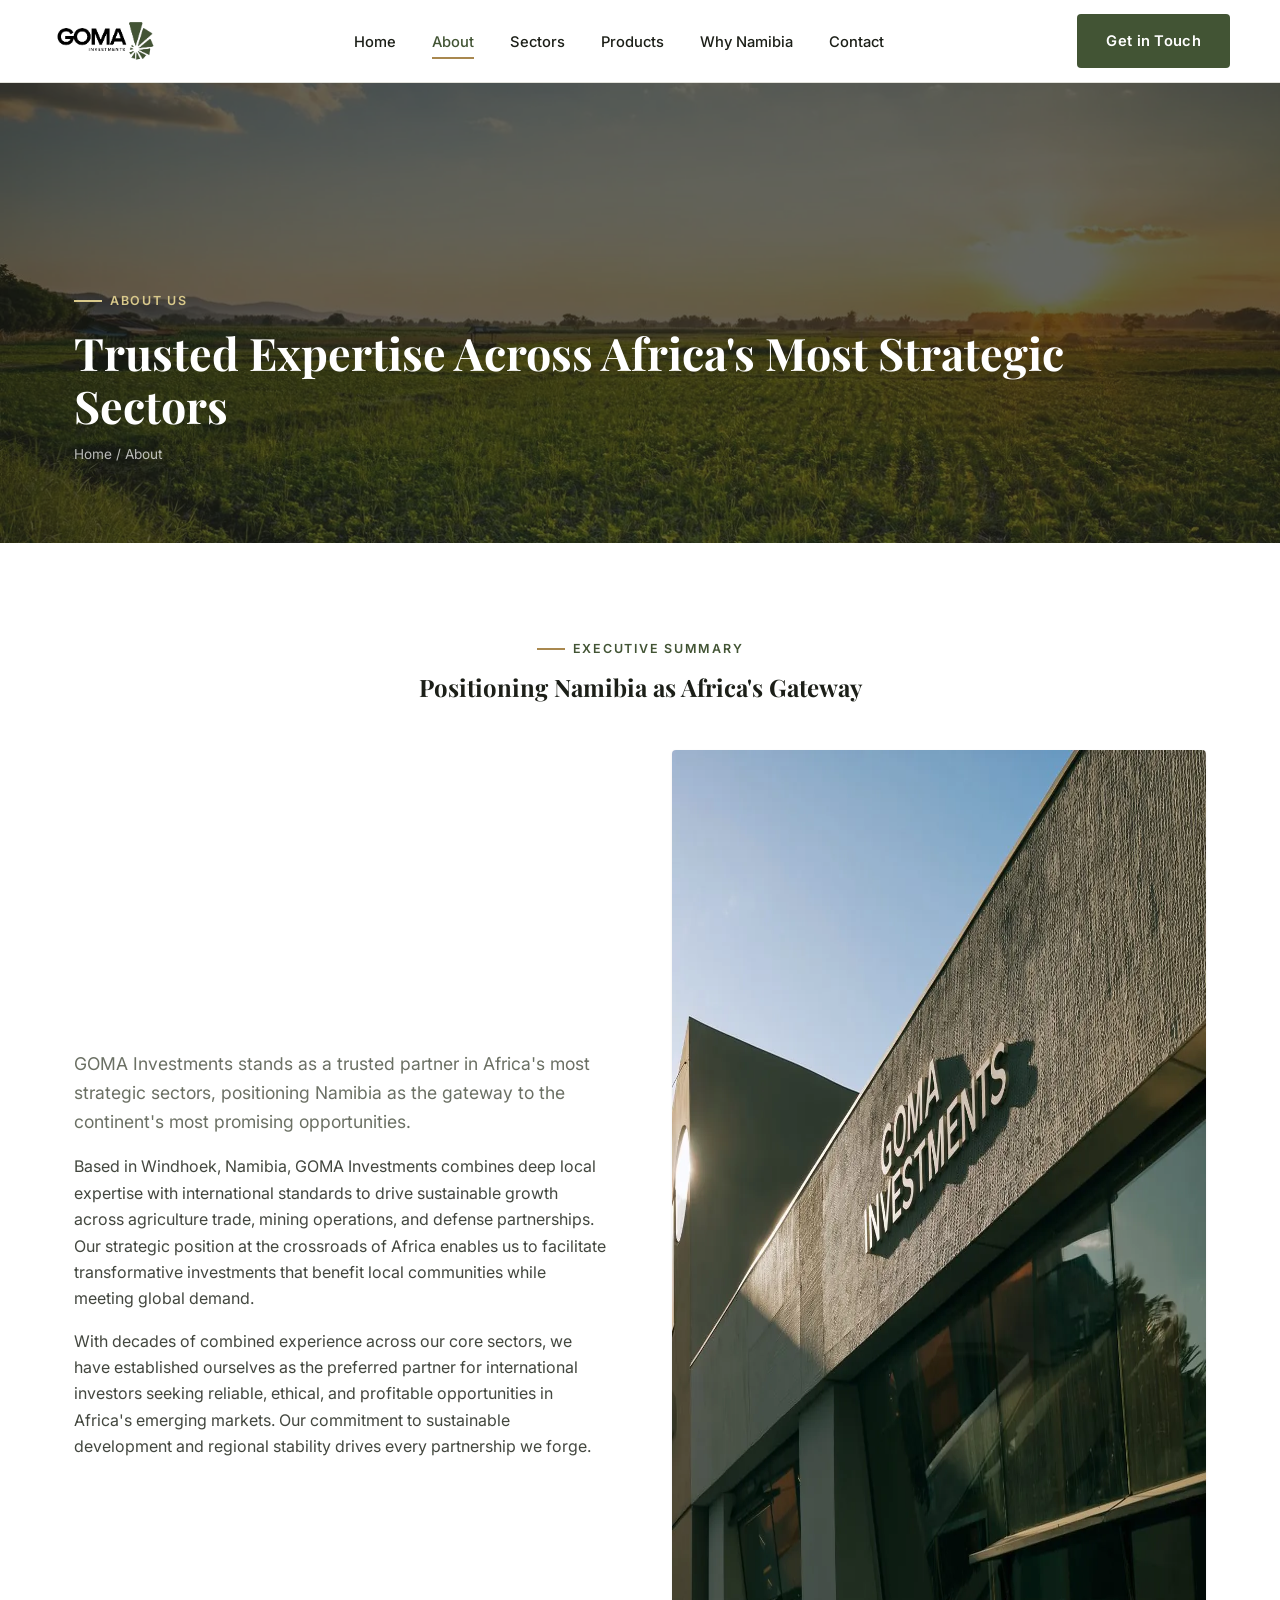
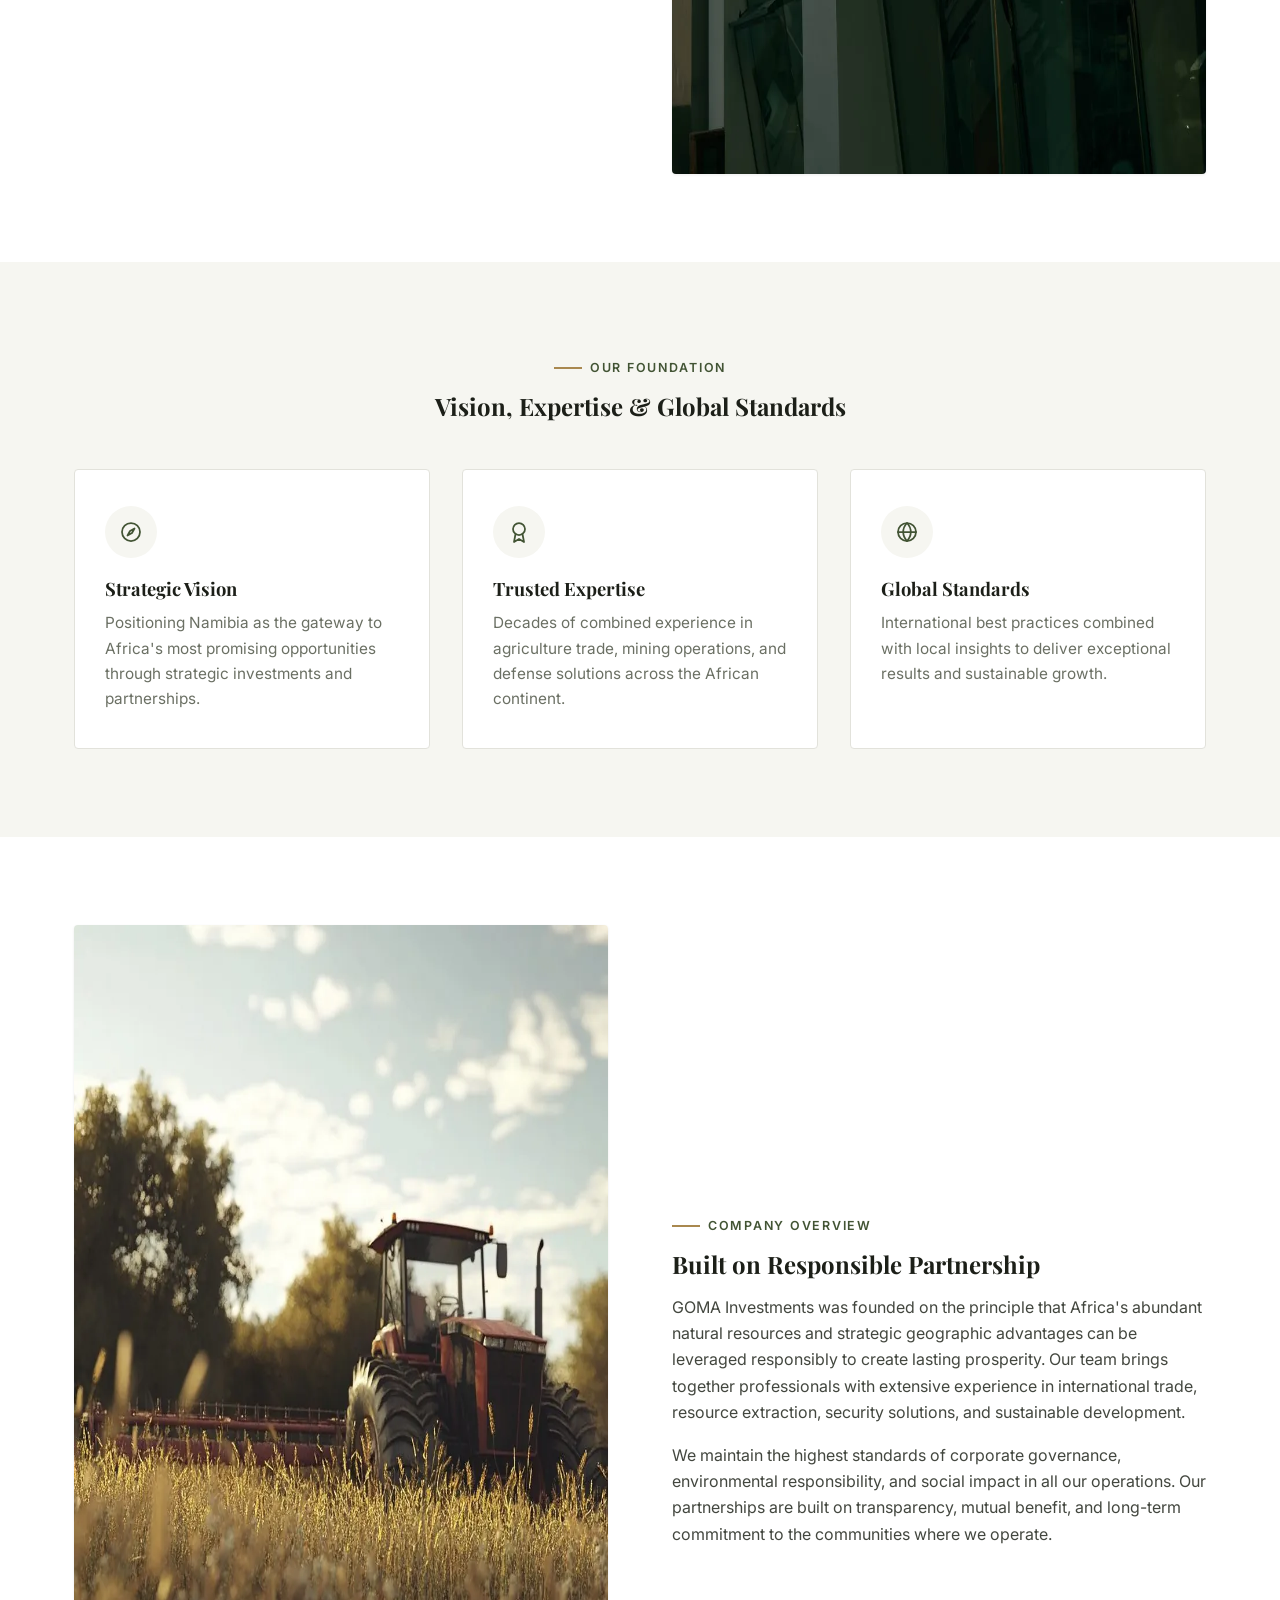
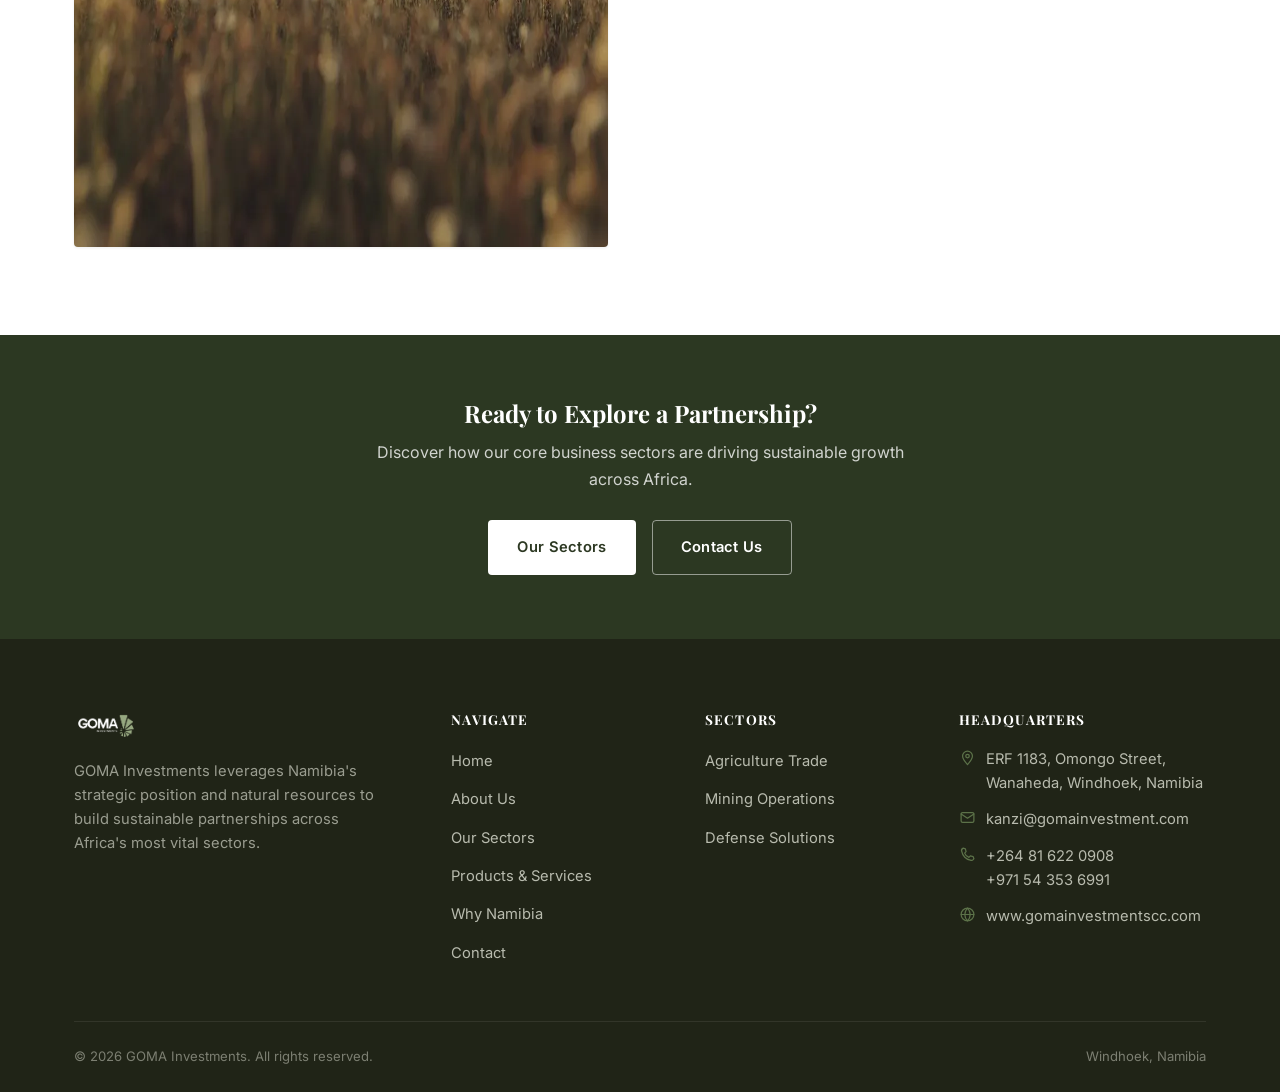
==== commit 725a0184: "Update footer website link to gomainvestmentscc.com Co-Authored-By: Claude Sonnet 5 <noreply@anthrop" ====
--- a/about.html
+++ b/about.html
@@ -177,7 +177,7 @@
         </div>
         <div class="contact-line" style="margin-top:12px;">
           <svg class="icon" viewBox="0 0 24 24"><circle cx="12" cy="12" r="9"/><line x1="3" y1="12" x2="21" y2="12"/><path d="M12 3c2.5 2.7 3.8 6 3.8 9s-1.3 6.3-3.8 9c-2.5-2.7-3.8-6-3.8-9s1.3-6.3 3.8-9z"/></svg>
-          <a href="https://www.gomainvestments.com" target="_blank" rel="noopener">www.gomainvestments.com</a>
+          <a href="https://www.gomainvestmentscc.com" target="_blank" rel="noopener">www.gomainvestmentscc.com</a>
         </div>
       </div>
     </div>
--- a/assets/css/style.css
+++ b/assets/css/style.css
@@ -141,7 +141,7 @@
   padding: 14px 0;
 }
 .brand { display: flex; align-items: center; }
-.brand img { height: 34px; width: auto; }
+.brand img { height: 52px; width: auto; }
 
 .main-nav ul { display: flex; align-items: center; gap: 36px; }
 .main-nav a {
@@ -252,6 +252,7 @@
 
 /* ---------- Cards ---------- */
 .card {
+  display: block;
   background: var(--color-surface);
   border: 1px solid var(--color-line);
   border-radius: var(--radius);
@@ -262,6 +263,17 @@
 .card .icon-badge { margin-bottom: 20px; }
 .card h3 { font-size: 1.15rem; margin-bottom: 10px; }
 .card p { color: var(--color-muted); margin-bottom: 0; font-size: 0.96rem; }
+.card-link {
+  display: inline-flex;
+  align-items: center;
+  gap: 6px;
+  margin-top: 18px;
+  font-size: 0.85rem;
+  font-weight: 600;
+  color: var(--color-primary);
+}
+.card-link .icon { width: 15px; height: 15px; transition: transform var(--transition); }
+.card:hover .card-link .icon { transform: translateX(3px); }
 
 .icon-badge {
   width: 52px;
@@ -415,7 +427,7 @@
   padding-bottom: 56px;
   border-bottom: 1px solid rgba(255,255,255,0.08);
 }
-.footer-brand img { height: 30px; margin-bottom: 18px; }
+.footer-brand img { height: 30px; width: auto; margin-bottom: 18px; }
 .footer-brand p { color: #9a9d90; font-size: 0.92rem; max-width: 320px; }
 .footer-col h4 { color: #fff; font-size: 0.85rem; letter-spacing: 0.08em; text-transform: uppercase; margin-bottom: 20px; }
 .footer-col ul { display: grid; gap: 12px; }
@@ -465,3 +477,30 @@
   .split-copy .btn, .cta-banner .btn { width: 100%; justify-content: center; }
   .gallery-grid { grid-template-columns: 1fr 1fr; gap: 10px; }
 }
+
+/* ---------- Contact form ---------- */
+.contact-form-wrap { max-width: 640px; }
+.contact-form-wrap h2 { margin-top: 8px; }
+.hidden-field { position: absolute; left: -9999px; }
+.form-row { margin-top: 20px; display: flex; flex-direction: column; gap: 6px; }
+.form-row label { font-weight: 600; font-size: 0.9rem; color: var(--color-ink); }
+.form-row input,
+.form-row select,
+.form-row textarea {
+  font: inherit;
+  padding: 12px 14px;
+  border: 1px solid var(--color-line);
+  border-radius: var(--radius);
+  background: var(--color-surface);
+  color: var(--color-ink);
+}
+.form-row input:focus,
+.form-row select:focus,
+.form-row textarea:focus {
+  outline: none;
+  border-color: var(--color-primary);
+}
+#contact-form button[type="submit"] { margin-top: 24px; }
+.form-status { margin-top: 16px; font-weight: 600; }
+.form-status.is-success { color: var(--color-primary-dark); }
+.form-status.is-error { color: #a33; }
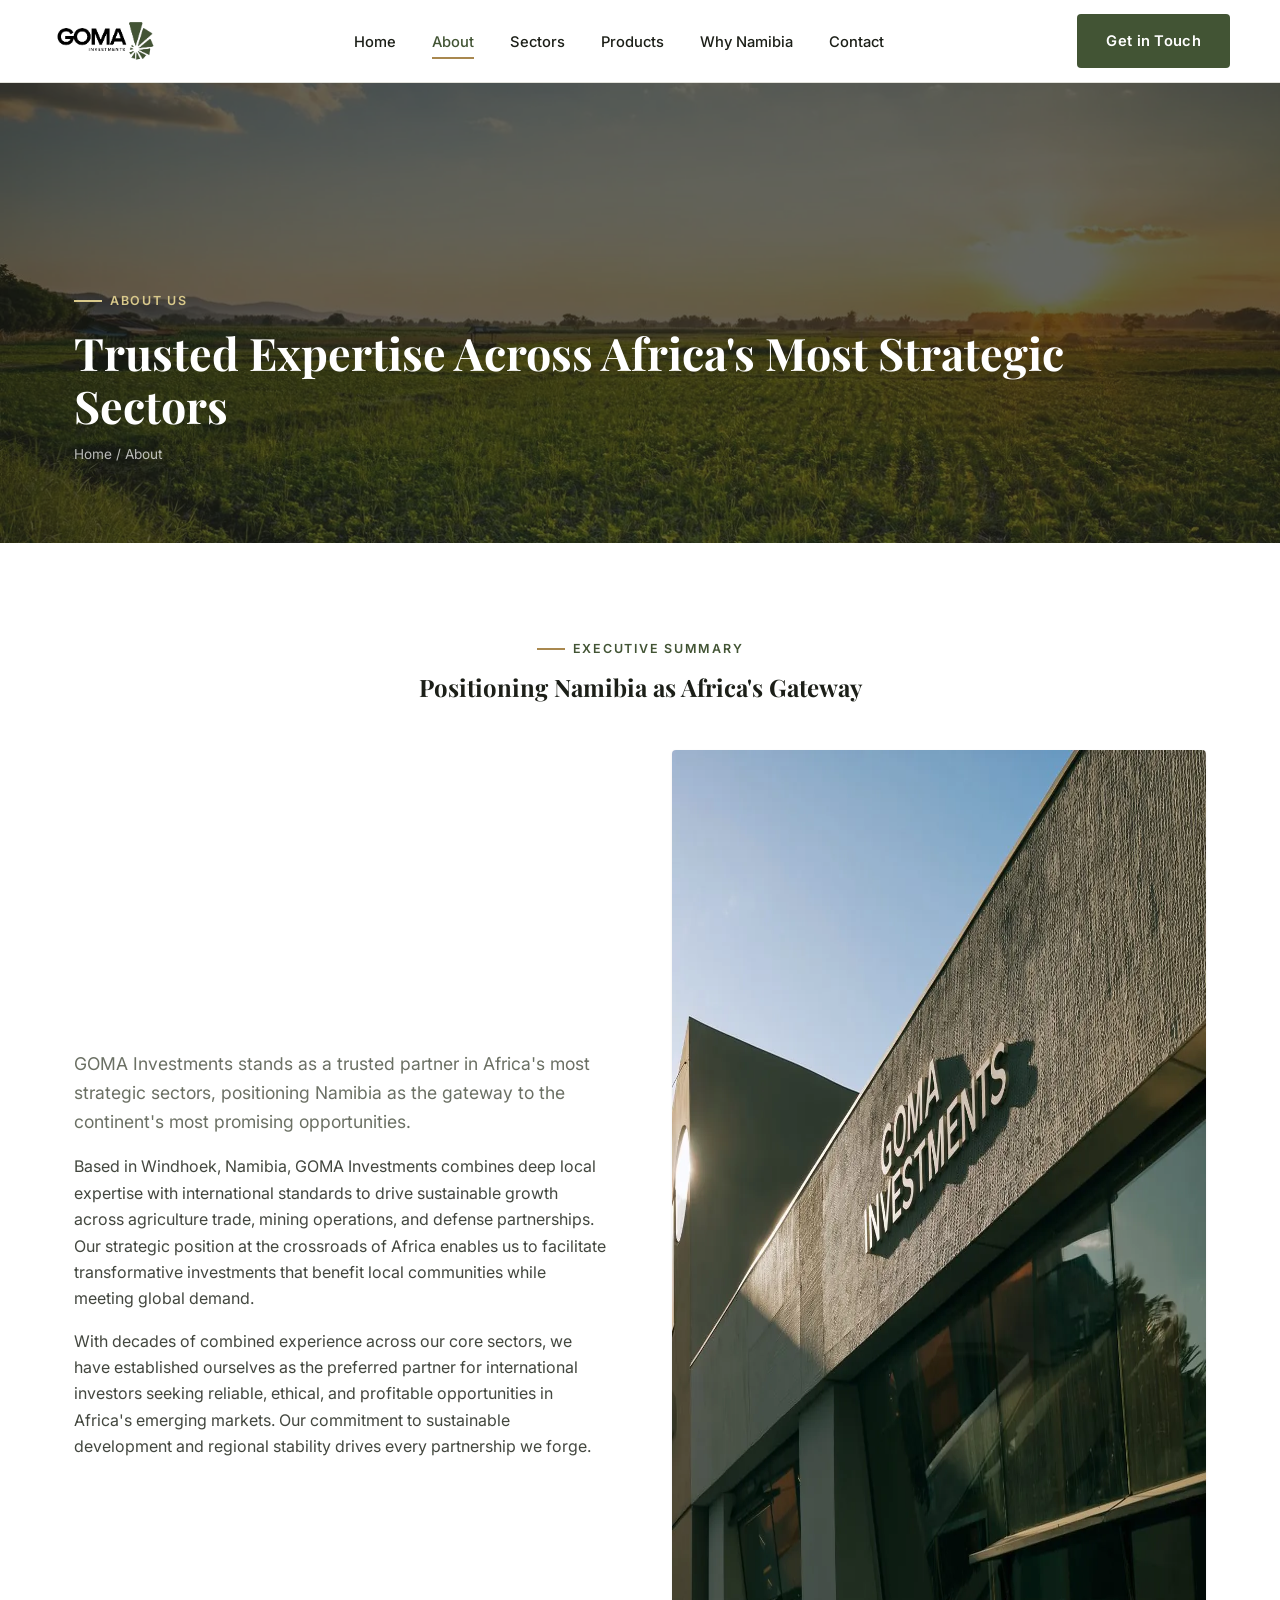
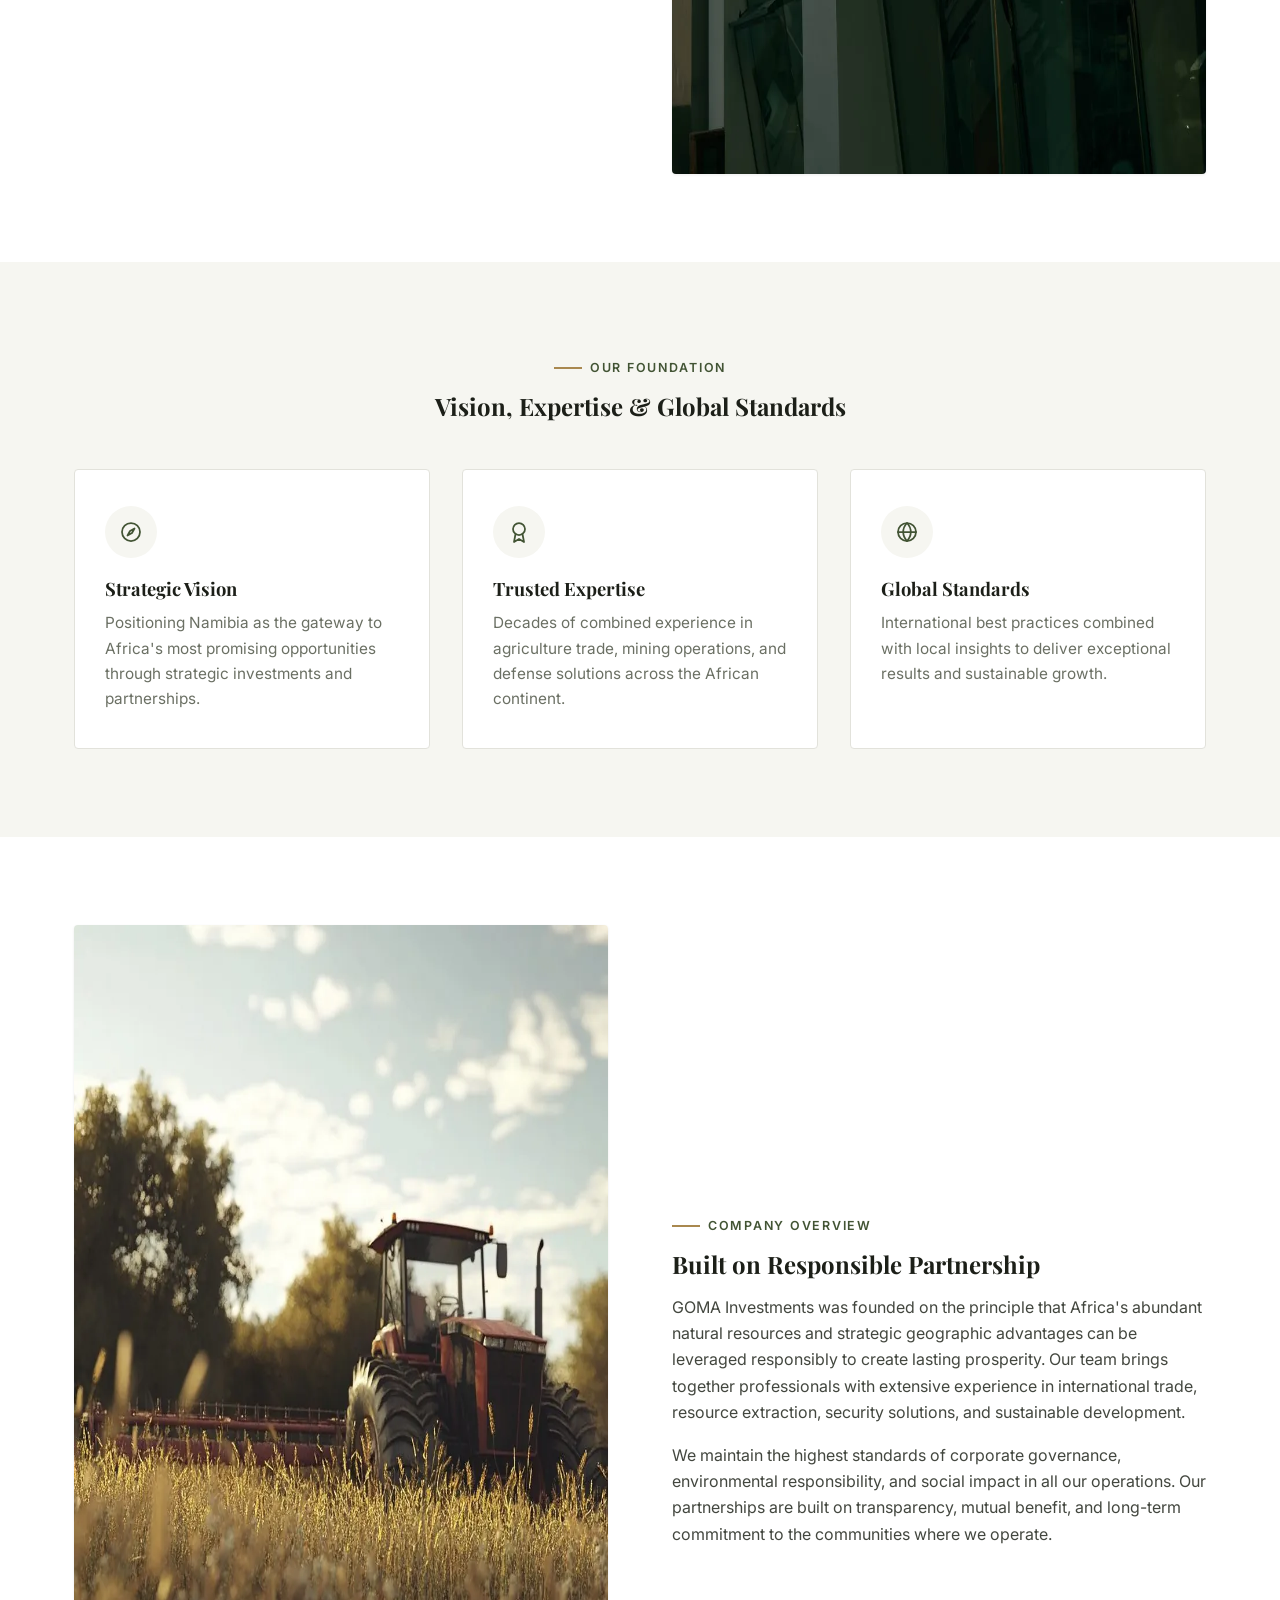
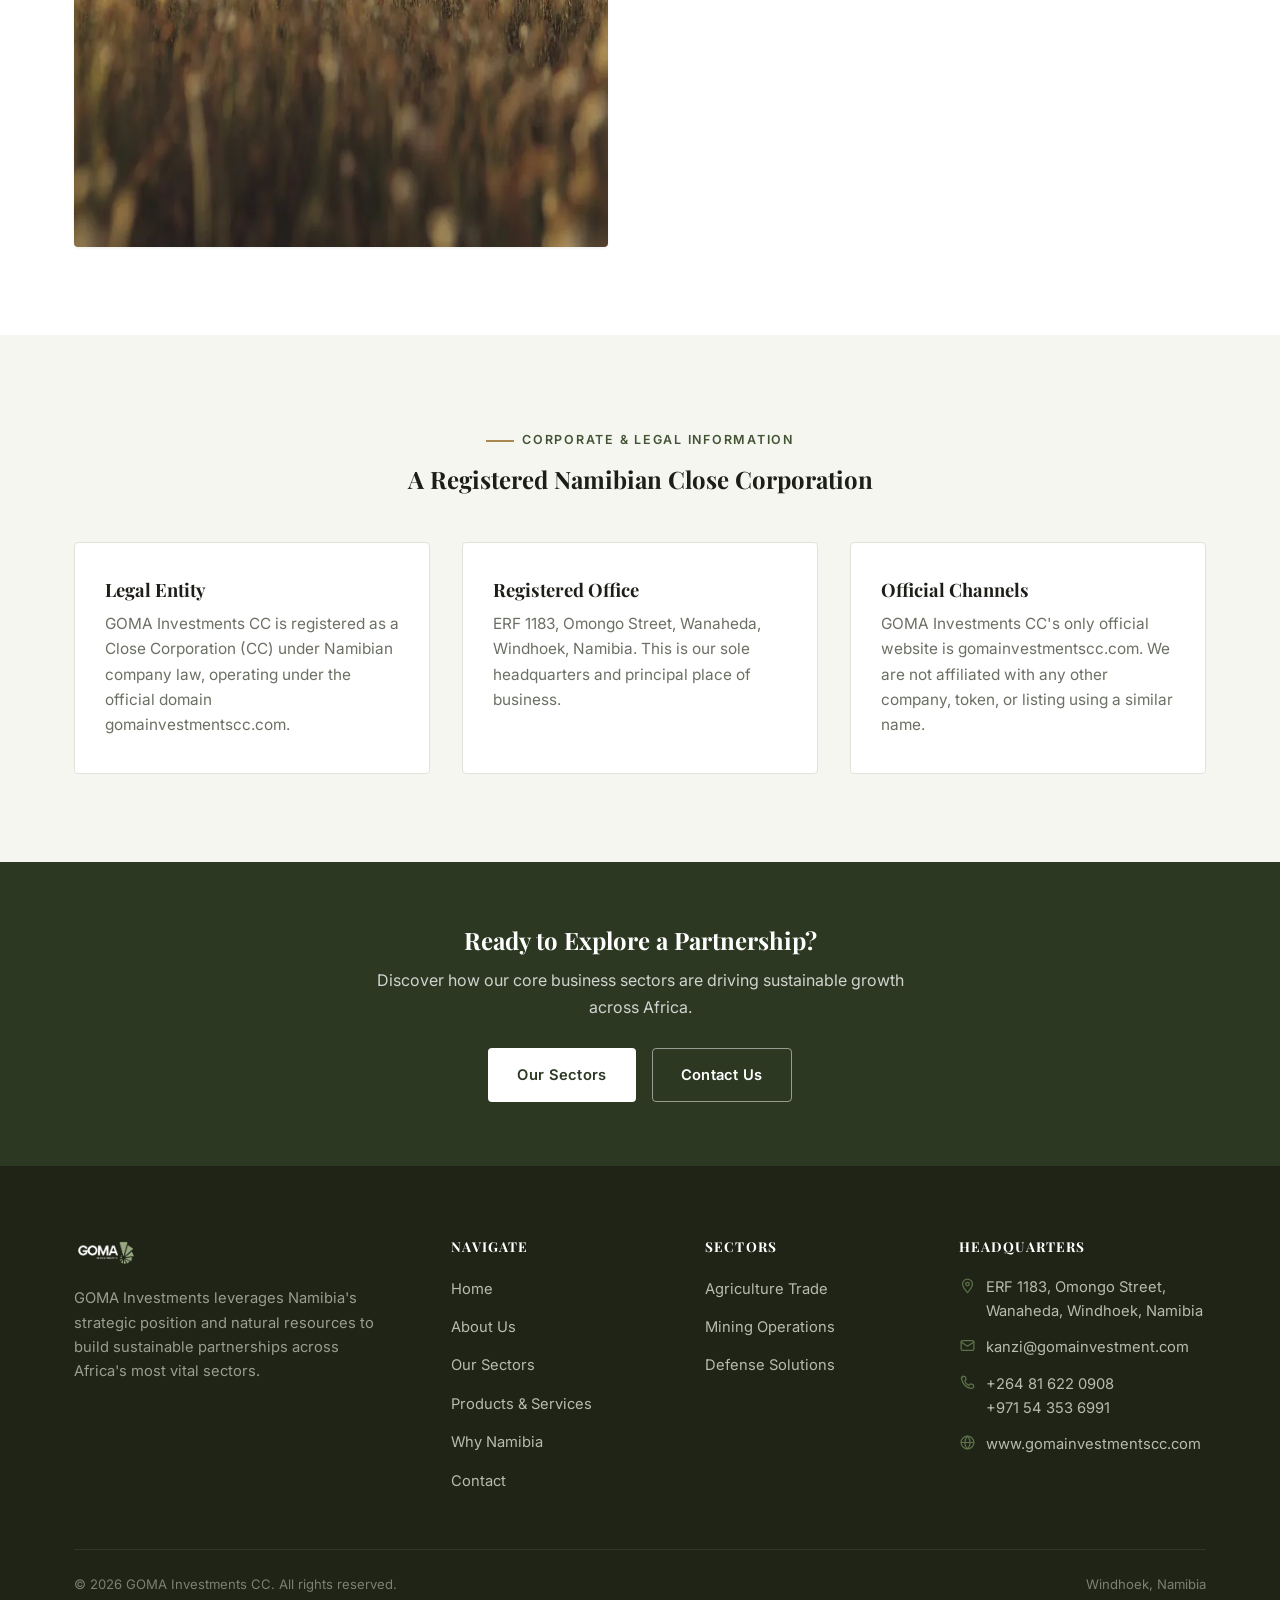
==== commit 315bb297: "Fix brand-domain entity signals for SEO (canonical, schema, meta) Fixes a broken outbound link on th" ====
--- a/about.html
+++ b/about.html
@@ -3,8 +3,24 @@
 <head>
 <meta charset="UTF-8">
 <meta name="viewport" content="width=device-width, initial-scale=1.0">
-<title>About Us | GOMA Investments</title>
-<meta name="description" content="GOMA Investments combines deep local expertise with international standards to drive sustainable growth across agriculture, mining, and defense.">
+<title>About GOMA Investments CC | Windhoek, Namibia</title>
+<meta name="description" content="GOMA Investments CC is a registered Close Corporation in Windhoek, Namibia, combining deep local expertise with international standards to drive sustainable growth across agriculture, mining, and defense.">
+<link rel="canonical" href="https://gomainvestmentscc.com/about.html">
+<meta property="og:type" content="website">
+<meta property="og:site_name" content="GOMA Investments">
+<meta property="og:title" content="About GOMA Investments CC | Windhoek, Namibia">
+<meta property="og:description" content="GOMA Investments CC is a registered Close Corporation in Windhoek, Namibia, combining deep local expertise with international standards to drive sustainable growth across agriculture, mining, and defense.">
+<meta property="og:url" content="https://gomainvestmentscc.com/about.html">
+<meta property="og:image" content="https://gomainvestmentscc.com/assets/images/logo.png">
+<meta property="og:locale" content="en_NA">
+<meta name="twitter:card" content="summary_large_image">
+<meta name="twitter:title" content="About GOMA Investments CC | Windhoek, Namibia">
+<meta name="twitter:description" content="GOMA Investments CC is a registered Close Corporation in Windhoek, Namibia, combining deep local expertise with international standards to drive sustainable growth across agriculture, mining, and defense.">
+<meta name="twitter:image" content="https://gomainvestmentscc.com/assets/images/logo.png">
+<meta name="geo.region" content="NA">
+<meta name="geo.placename" content="Windhoek">
+<meta name="geo.position" content="-22.5559;17.0658">
+<meta name="ICBM" content="-22.5559, 17.0658">
 <link rel="icon" type="image/png" sizes="32x32" href="assets/images/favicon-32.png">
 <link rel="apple-touch-icon" href="assets/images/favicon-180.png">
 <link rel="preconnect" href="https://fonts.googleapis.com">
@@ -12,6 +28,61 @@
 <link href="https://fonts.googleapis.com/css2?family=Inter:wght@400;500;600&family=Playfair+Display:wght@700&display=swap" rel="stylesheet">
 <link rel="stylesheet" href="assets/css/style.css">
 <link rel="preload" as="image" href="assets/images/sunset-field.webp" type="image/webp" fetchpriority="high">
+<script type="application/ld+json">
+{
+  "@context": "https://schema.org",
+  "@graph": [
+    {
+      "@type": ["Organization", "LocalBusiness"],
+      "@id": "https://gomainvestmentscc.com/#organization",
+      "name": "GOMA Investments",
+      "legalName": "GOMA Investments CC",
+      "alternateName": ["Goma Investments", "Goma Investment", "GOMA Investments CC", "Goma Investments cc"],
+      "url": "https://gomainvestmentscc.com/",
+      "logo": { "@type": "ImageObject", "url": "https://gomainvestmentscc.com/assets/images/logo.png" },
+      "image": "https://gomainvestmentscc.com/assets/images/logo.png",
+      "description": "GOMA Investments CC is a registered Close Corporation based in Windhoek, Namibia, driving sustainable growth across agriculture trade, mining operations, and defense partnerships in Africa.",
+      "email": "kanzi@gomainvestment.com",
+      "telephone": "+264816220908",
+      "address": {
+        "@type": "PostalAddress",
+        "streetAddress": "ERF 1183, Omongo Street, Wanaheda",
+        "addressLocality": "Windhoek",
+        "addressCountry": "NA"
+      },
+      "geo": { "@type": "GeoCoordinates", "latitude": -22.5559, "longitude": 17.0658 },
+      "areaServed": [
+        { "@type": "Country", "name": "Namibia" },
+        { "@type": "Place", "name": "SADC" }
+      ],
+      "knowsAbout": ["Agriculture Trade", "Mining Operations", "Defense Solutions", "Investment"]
+    },
+    {
+      "@type": "WebSite",
+      "@id": "https://gomainvestmentscc.com/#website",
+      "url": "https://gomainvestmentscc.com/",
+      "name": "GOMA Investments",
+      "publisher": { "@id": "https://gomainvestmentscc.com/#organization" }
+    },
+    {
+      "@type": "WebPage",
+      "@id": "https://gomainvestmentscc.com/about.html#webpage",
+      "url": "https://gomainvestmentscc.com/about.html",
+      "name": "About GOMA Investments CC | Windhoek, Namibia",
+      "isPartOf": { "@id": "https://gomainvestmentscc.com/#website" },
+      "about": { "@id": "https://gomainvestmentscc.com/#organization" },
+      "inLanguage": "en-NA"
+    },
+    {
+      "@type": "BreadcrumbList",
+      "itemListElement": [
+        { "@type": "ListItem", "position": 1, "name": "Home", "item": "https://gomainvestmentscc.com/" },
+        { "@type": "ListItem", "position": 2, "name": "About", "item": "https://gomainvestmentscc.com/about.html" }
+      ]
+    }
+  ]
+}
+</script>
 </head>
 <body>
 
@@ -122,6 +193,29 @@
     </div>
   </section>
 
+  <section class="section section--alt">
+    <div class="container">
+      <div class="section-head center">
+        <span class="eyebrow">Corporate &amp; Legal Information</span>
+        <h2>A Registered Namibian Close Corporation</h2>
+      </div>
+      <div class="grid grid-3">
+        <div class="card">
+          <h3>Legal Entity</h3>
+          <p>GOMA Investments CC is registered as a Close Corporation (CC) under Namibian company law, operating under the official domain <a href="https://gomainvestmentscc.com/">gomainvestmentscc.com</a>.</p>
+        </div>
+        <div class="card">
+          <h3>Registered Office</h3>
+          <p>ERF 1183, Omongo Street, Wanaheda, Windhoek, Namibia. This is our sole headquarters and principal place of business.</p>
+        </div>
+        <div class="card">
+          <h3>Official Channels</h3>
+          <p>GOMA Investments CC's only official website is gomainvestmentscc.com. We are not affiliated with any other company, token, or listing using a similar name.</p>
+        </div>
+      </div>
+    </div>
+  </section>
+
   <section class="cta-banner">
     <div class="container">
       <h2>Ready to Explore a Partnership?</h2>
@@ -182,7 +276,7 @@
       </div>
     </div>
     <div class="footer-bottom">
-      <span>&copy; <span data-year>2026</span> GOMA Investments. All rights reserved.</span>
+      <span>&copy; <span data-year>2026</span> GOMA Investments CC. All rights reserved.</span>
       <span>Windhoek, Namibia</span>
     </div>
   </div>
